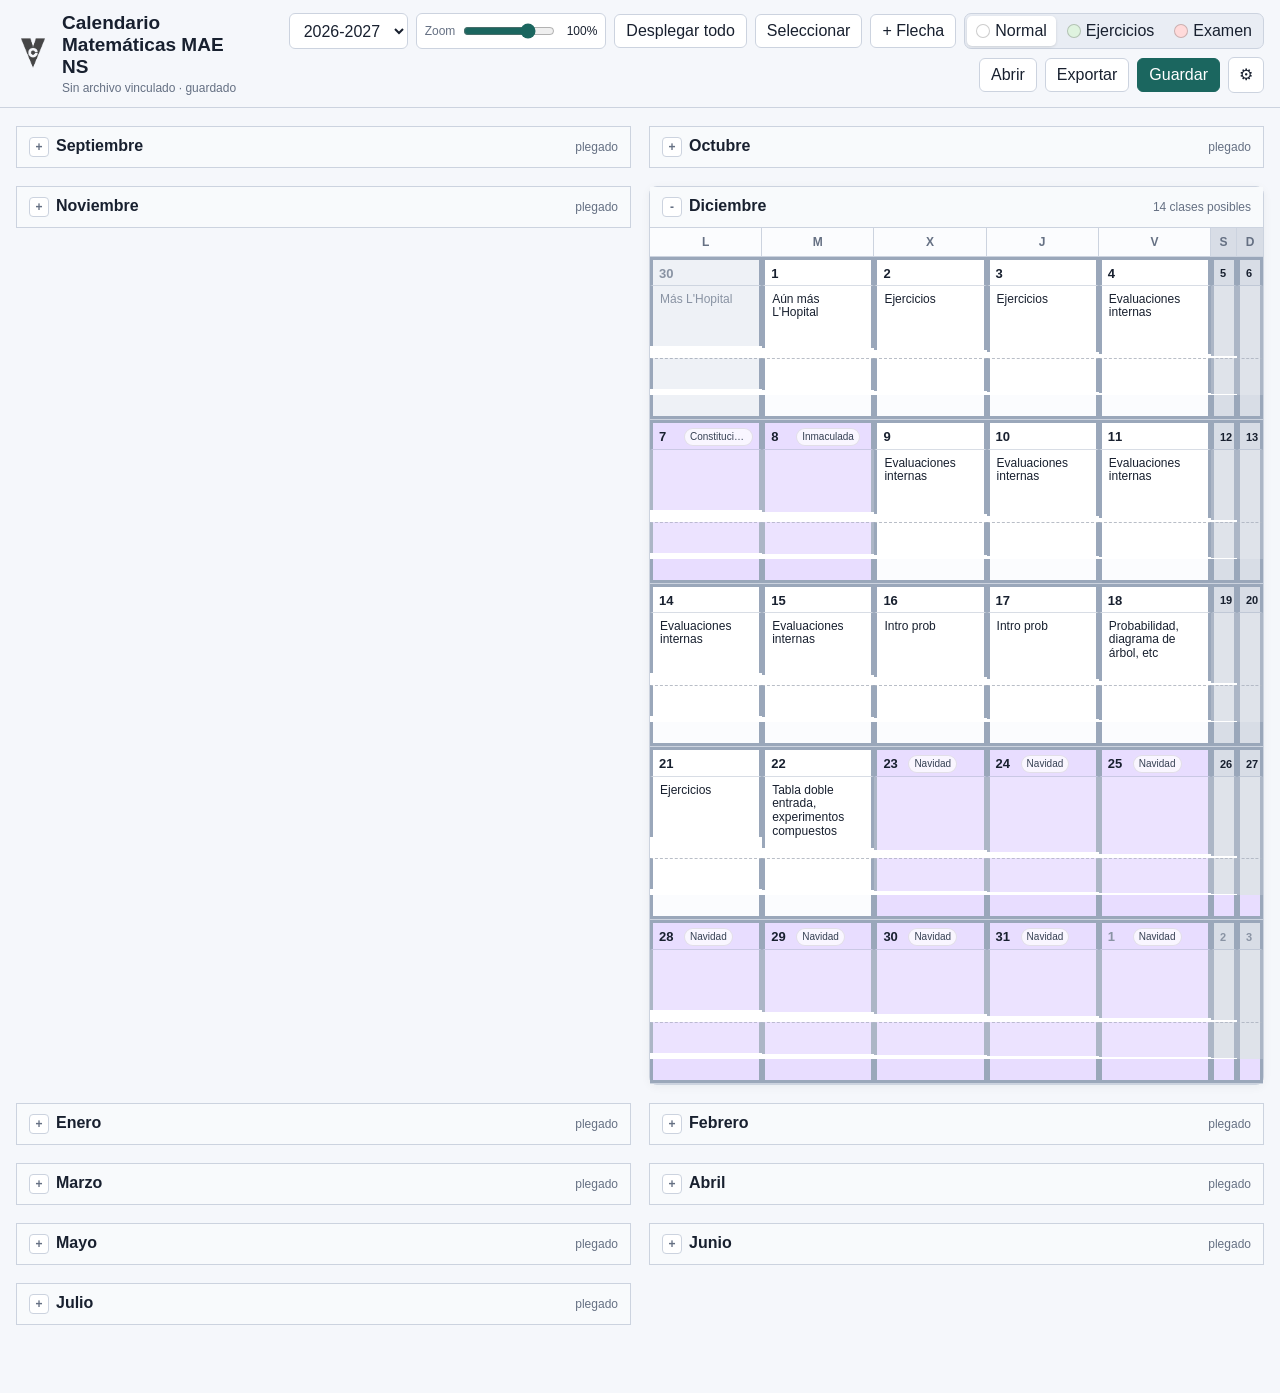
==== Calendarios/CalendarioMAT_IB.html @ 978e2832 "Inicio" ====
<!doctype html>
<html lang="es">
<head>
  <meta charset="utf-8">
  <meta name="viewport" content="width=device-width, initial-scale=1">
  <title>Calendario Matemáticas MAE NS</title>
  <link rel="icon" type="image/png" href="[data-uri]">
  <style>
    :root {
      --bg: #f5f7fb;
      --panel: #ffffff;
      --ink: #18202f;
      --muted: #657083;
      --line: #ccd3df;
      --line-strong: #9aa7ba;
      --brand: #1b665f;
      --brand-2: #184d85;
      --weekend: #d8dde6;
      --outside: #eef1f6;
      --holiday: #e8ddff;
      --exercise: #dff3df;
      --exam: #ffdada;
      --xxx: #fff2a8;
      --warn: #fff2c9;
      --shadow: 0 12px 30px rgba(24, 32, 47, .12);
      --calendar-zoom: 1;
      --calendar-density: 1;
      --calendar-scale: 1;
      --calendar-layout-width: 100%;
      --weekday-min: calc(88px * var(--calendar-density));
      --weekend-min: calc(26px * var(--calendar-density));
      font-family: Inter, "Segoe UI", Roboto, Arial, sans-serif;
      color: var(--ink);
      background: var(--bg);
    }

    * { box-sizing: border-box; }
    body { margin: 0; min-width: 320px; }
    button, select, input, textarea { font: inherit; }
    button {
      border: 1px solid var(--line);
      background: var(--panel);
      color: var(--ink);
      border-radius: 6px;
      padding: 8px 11px;
      cursor: pointer;
      line-height: 1;
    }
    button:hover { border-color: var(--line-strong); }
    button.primary { background: var(--brand); color: white; border-color: var(--brand); }
    button.ghost { background: transparent; }
    button.icon { width: 36px; height: 36px; padding: 0; display: inline-grid; place-items: center; }
    select, input[type="text"], input[type="date"], input[type="color"] {
      height: 36px;
      border: 1px solid var(--line);
      border-radius: 6px;
      background: white;
      padding: 0 10px;
      color: var(--ink);
    }
    input[type="color"] { width: 48px; padding: 3px; }

    .appbar {
      position: sticky;
      top: 0;
      z-index: 20;
      background: rgba(245, 247, 251, .96);
      backdrop-filter: blur(10px);
      border-bottom: 1px solid var(--line);
    }
    .bar-inner {
      max-width: 1480px;
      margin: 0 auto;
      padding: 12px 16px;
      display: grid;
      grid-template-columns: minmax(220px, 1fr) auto;
      gap: 12px;
      align-items: center;
    }
    .title {
      display: flex;
      gap: 12px;
      align-items: center;
      min-width: 0;
    }
    .brand-logo {
      width: 34px;
      height: 34px;
      object-fit: contain;
      opacity: .72;
      flex: 0 0 auto;
    }
    h1 { margin: 0; font-size: 19px; line-height: 1.15; letter-spacing: 0; }
    .subtitle {
      color: var(--muted);
      font-size: 12px;
      margin-top: 3px;
      white-space: nowrap;
      overflow: visible;
      text-overflow: ellipsis;
    }
    .actions {
      display: flex;
      gap: 8px;
      align-items: center;
      justify-content: flex-end;
      flex-wrap: wrap;
    }
    .zoom-control {
      display: inline-flex;
      align-items: center;
      gap: 6px;
      height: 36px;
      padding: 0 8px;
      border: 1px solid var(--line);
      border-radius: 6px;
      background: var(--panel);
      color: var(--muted);
      font-size: 12px;
    }
    .zoom-control input { width: 92px; accent-color: var(--brand); }
    .zoom-control output {
      width: 34px;
      color: var(--ink);
      text-align: right;
      font-variant-numeric: tabular-nums;
    }
    .tool-segment {
      display: inline-flex;
      background: #e9edf4;
      border: 1px solid var(--line);
      border-radius: 7px;
      padding: 2px;
      gap: 2px;
    }
    .tool-segment button {
      border: 0;
      background: transparent;
      padding: 7px 9px;
      border-radius: 5px;
    }
    .tool-segment button.active { background: white; box-shadow: 0 1px 3px rgba(0,0,0,.12); }
    .dot {
      width: 14px;
      height: 14px;
      border: 1px solid rgba(0,0,0,.2);
      border-radius: 50%;
      display: inline-block;
      vertical-align: -2px;
      margin-right: 5px;
    }
    .dot.blank { background: #fff; }
    .dot.exercise { background: var(--exercise); }
    .dot.exam { background: var(--exam); }
    .dot.holiday { background: var(--holiday); }
    .dot.xxx { background: var(--xxx); }
    .export-wrap { position: relative; display: inline-flex; }
    .export-menu {
      position: absolute;
      top: calc(100% + 6px);
      right: 0;
      z-index: 70;
      min-width: 230px;
      padding: 10px;
      border: 1px solid var(--line);
      border-radius: 8px;
      background: var(--panel);
      box-shadow: var(--shadow);
      display: grid;
      gap: 8px;
    }
    .export-menu[hidden] { display: none; }
    .export-menu label {
      display: grid;
      gap: 4px;
      font-size: 12px;
      color: var(--muted);
    }
    .export-menu select {
      height: 34px;
      border: 1px solid var(--line);
      border-radius: 6px;
      background: white;
      color: var(--ink);
      padding: 0 8px;
    }
    .export-menu button { justify-content: flex-start; }

    main {
      max-width: 1800px;
      margin: 0 auto;
      padding: calc(18px * var(--calendar-density)) 16px 36px;
      overflow-x: hidden;
    }
    .months {
      display: grid;
      grid-template-columns: repeat(2, minmax(0, 1fr));
      gap: calc(18px * var(--calendar-density));
      align-items: start;
      width: var(--calendar-layout-width);
      transform: scale(var(--calendar-scale));
      transform-origin: top left;
    }
    .month-column {
      display: grid;
      gap: calc(18px * var(--calendar-density));
      align-content: start;
      min-width: 0;
    }
    .month {
      background: var(--panel);
      border: 1px solid var(--line);
      border-radius: 8px;
      box-shadow: 0 2px 10px rgba(24, 32, 47, .05);
      overflow: visible;
    }
    .month:not(.collapsed) { margin: 0; }
    .month-head {
      display: flex;
      justify-content: space-between;
      align-items: center;
      padding: calc(10px * var(--calendar-density)) calc(12px * var(--calendar-density));
      border-bottom: 1px solid var(--line);
      background: #f8fafc;
      cursor: pointer;
      user-select: none;
    }
    .month-head:hover { background: #eef3f8; }
    .month-title { font-size: calc(16px * var(--calendar-zoom)); font-weight: 750; }
    .month-count { font-size: calc(12px * var(--calendar-zoom)); color: var(--muted); }
    .month-toggle {
      display: inline-grid;
      place-items: center;
      width: calc(20px * var(--calendar-density));
      height: calc(20px * var(--calendar-density));
      margin-right: calc(7px * var(--calendar-density));
      border: 1px solid var(--line);
      border-radius: 4px;
      background: white;
      font-size: 12px;
      color: var(--muted);
    }
    .month.collapsed {
      align-self: start;
      width: 100%;
      box-shadow: none;
      border-radius: 0;
      margin: 0;
    }
    .month.collapsed .weekdays,
    .month.collapsed .grid,
    .month.collapsed .arrows {
      display: none !important;
    }
    .month.collapsed .month-head { border-bottom: 0; }
    .weekdays {
      display: grid;
      grid-template-columns: repeat(5, minmax(var(--weekday-min), 1fr)) repeat(2, minmax(var(--weekend-min), .22fr));
    }
    .grid { display: grid; gap: 0; }
    .week-row {
      display: grid;
      grid-template-columns: repeat(5, minmax(var(--weekday-min), 1fr)) repeat(2, minmax(var(--weekend-min), .22fr));
      grid-template-rows: auto auto auto repeat(var(--arrow-lanes, 1), calc(24px * var(--calendar-density)));
      border-bottom: 1px solid var(--line);
      position: relative;
      overflow: visible;
    }
    .weekdays div {
      padding: calc(7px * var(--calendar-density)) calc(6px * var(--calendar-density));
      text-align: center;
      font-size: calc(12px * var(--calendar-zoom));
      font-weight: 700;
      color: var(--muted);
      border-bottom: 1px solid var(--line);
      border-right: 1px solid var(--line);
      background: #fbfcfe;
    }
    .weekdays div:nth-child(6),
    .weekdays div:nth-child(7) { background: var(--weekend); }
    .weekdays div:nth-child(7) { border-right: 0; }
    .day {
      min-height: 0;
      border-right: 1px solid var(--line);
      border-bottom: 0;
      background: white;
      display: contents;
      position: relative;
    }
    .day:nth-child(7n) .day-cell { border-right: 3px solid var(--line-strong); }
    .day-cell {
      border-left: 3px solid var(--line-strong);
      border-right: 3px solid var(--line-strong);
      background: white;
      min-width: 0;
    }
    .day.outside .day-cell { background: var(--outside); color: #8993a3; }
    .day.weekend .day-cell { background: var(--weekend); }
    .day.holiday .day-cell { background: var(--holiday); }
    .day.exercise .day-cell { background: var(--exercise); }
    .day.exam .day-cell { background: var(--exam); }
    .day.xxx .day-cell { background: var(--xxx); }
    .day.weekend .day-cell { background: var(--weekend) !important; }
    .day.fixed .day-cell { box-shadow: inset 0 0 0 2px rgba(24,32,47,.38); }
    .day.selected .day-cell { box-shadow: inset 0 0 0 3px #2563eb; }
    .day.drag-over .day-cell { box-shadow: inset 0 0 0 3px #f97316; }
    .day-select-toggle {
      display: none;
      position: absolute;
      top: 3px;
      right: 3px;
      z-index: 8;
      width: 18px;
      height: 18px;
      padding: 0;
      border: 2px solid #2563eb;
      border-radius: 3px;
      background: #ffffff;
      color: #ffffff;
      font-size: 12px;
      line-height: 12px;
      align-items: center;
      justify-content: center;
      cursor: pointer;
    }
    body.selection-mode .day-select-toggle { display: inline-flex; }
    .day.selected .day-select-toggle { background: #2563eb; }
    .selection-actions { display: none; gap: 6px; align-items: center; }
    body.selection-mode .selection-actions { display: inline-flex; }
    #selectModeBtn.active { background: #dbeafe; border-color: #2563eb; color: #1d4ed8; }
    #selectionCount { color: var(--muted); font-size: 12px; min-width: 58px; }
    .day.not-class textarea { opacity: .82; }
    .day.weekend textarea {
      padding-left: 2px;
      padding-right: 2px;
      font-size: calc(10px * var(--calendar-zoom));
    }
    .day.weekend .badge { display: none; }
    .day.weekend .num {
      min-width: 0;
      font-size: calc(11px * var(--calendar-zoom));
    }
    .day-top {
      min-height: calc(29px * var(--calendar-density));
      display: flex;
      align-items: center;
      gap: 5px;
      padding: calc(5px * var(--calendar-density)) calc(6px * var(--calendar-density)) calc(3px * var(--calendar-density));
      border-bottom: 1px solid rgba(154, 167, 186, .38);
      border-top: 3px solid var(--line-strong);
      grid-row: 1;
    }
    .num {
      font-weight: 800;
      font-size: calc(13px * var(--calendar-zoom));
      min-width: calc(20px * var(--calendar-density));
    }
    .badge {
      font-size: calc(10px * var(--calendar-zoom));
      line-height: 1;
      padding: calc(3px * var(--calendar-density)) calc(5px * var(--calendar-density));
      border-radius: 999px;
      background: rgba(255,255,255,.72);
      border: 1px solid rgba(0,0,0,.09);
      color: #364154;
      white-space: nowrap;
      overflow: hidden;
      text-overflow: ellipsis;
      max-width: calc(74px * var(--calendar-density));
    }
    textarea {
      width: 100%;
      border: 0;
      border-radius: 0;
      resize: none;
      overflow: hidden;
      background: transparent;
      color: inherit;
      padding: calc(7px * var(--calendar-density));
      outline: none;
      min-height: calc(55px * var(--calendar-density));
      line-height: 1.15;
      font-size: calc(var(--day-font-size, 12px) * var(--calendar-zoom));
    }
    textarea.content { min-height: calc(58px * var(--calendar-density)); grid-row: 2; }
    textarea.problems {
      flex: 0 0 auto;
      border-top: 1px dashed rgba(101,112,131,.45);
      grid-row: 3;
      color: #38445a;
      min-height: calc(14px * var(--calendar-density));
      padding-top: calc(2px * var(--calendar-density));
      padding-bottom: calc(2px * var(--calendar-density));
      font-size: calc((var(--day-font-size, 12px) - 1px) * var(--calendar-zoom));
    }
    textarea:focus { background: rgba(255,255,255,.62); box-shadow: inset 0 0 0 2px rgba(27, 102, 95, .28); }

    .arrows { display: contents; }
    .arrow-week { display: contents; }
    .arrow-lane {
      grid-row: var(--lane-row);
      min-height: calc(24px * var(--calendar-density));
      border-left: 3px solid var(--line-strong);
      border-right: 3px solid var(--line-strong);
      background: #fbfcfe;
    }
    .arrow-lane.outside-lane { background: var(--outside); }
    .arrow-lane.weekend-lane { background: var(--weekend); }
    .arrow-lane.holiday-lane { background: var(--holiday); }
    .arrow-lane.exercise-lane { background: var(--exercise); }
    .arrow-lane.exam-lane { background: var(--exam); }
    .arrow-lane.xxx-lane { background: var(--xxx); }
    .arrow-lane.last-arrow-lane { border-bottom: 3px solid var(--line-strong); }
    .topic-arrow {
      position: relative;
      min-height: calc(22px * var(--calendar-density));
      align-self: center;
      margin: 0 14px 0 6px;
      padding: calc(4px * var(--calendar-density)) 34px calc(4px * var(--calendar-density)) 18px;
      border-radius: 4px 0 0 4px;
      color: var(--arrow-ink, #111827);
      font-size: calc(11px * var(--calendar-zoom));
      font-weight: 700;
      line-height: 1.1;
      text-align: center;
      white-space: nowrap;
      overflow: hidden;
      text-overflow: ellipsis;
      background: var(--arrow-color);
      border: 1px solid rgba(0,0,0,.18);
      box-shadow: 0 1px 2px rgba(0,0,0,.12);
      cursor: grab;
      user-select: none;
      touch-action: none;
    }
    .topic-arrow.dragging { opacity: .78; cursor: grabbing; }
    .topic-arrow::before {
      content: "";
      position: absolute;
      left: 3px;
      top: 3px;
      bottom: 3px;
      width: 9px;
      border-radius: 2px;
      background: repeating-linear-gradient(45deg, rgba(255,255,255,.55) 0 2px, rgba(0,0,0,.24) 2px 4px);
    }
    .topic-arrow.continues-before::before { display: none; }
    .topic-arrow::after {
      content: "";
      position: absolute;
      right: -13px;
      top: -1px;
      width: 0;
      height: 0;
      border-top: 12px solid transparent;
      border-bottom: 12px solid transparent;
      border-left: 13px solid var(--arrow-color);
      filter: drop-shadow(1px 0 0 rgba(0,0,0,.18));
    }
    .topic-arrow.continues-after { margin-right: 6px; border-radius: 4px; }
    .topic-arrow.continues-after::after { display: none; }
    .topic-label {
      display: block;
      overflow: hidden;
      text-overflow: ellipsis;
      min-height: 14px;
      outline: none;
      border-radius: 3px;
      padding: 1px 18px 1px 2px;
      cursor: grab;
    }
    .topic-label[contenteditable="true"] { cursor: text; user-select: text; }
    .topic-label[contenteditable="true"]:focus { background: rgba(255,255,255,.68); box-shadow: inset 0 0 0 1px rgba(0,0,0,.24); }
    .arrow-handle {
      position: absolute;
      top: 2px;
      width: 16px;
      height: 18px;
      border: 1px solid rgba(0,0,0,.22);
      background: rgba(255,255,255,.75);
      border-radius: 4px;
      padding: 0;
      font-size: 11px;
      line-height: 1;
      cursor: ew-resize;
      z-index: 2;
    }
    .arrow-handle.left { left: -7px; }
    .arrow-handle.right { right: -3px; }
    .topic-arrow::after { pointer-events: none; }

    .context-menu {
      position: fixed;
      z-index: 80;
      min-width: 190px;
      background: white;
      border: 1px solid var(--line-strong);
      border-radius: 7px;
      box-shadow: var(--shadow);
      padding: 5px;
      display: none;
    }
    .context-menu.open { display: grid; gap: 2px; }
    .context-menu button {
      border: 0;
      border-radius: 5px;
      text-align: left;
      padding: 8px 9px;
      background: white;
      line-height: 1.15;
    }
    .context-menu button:hover { background: #eef2f8; }
    .context-menu .sep { height: 1px; background: var(--line); margin: 4px 0; }
    .color-presets {
      display: grid;
      grid-template-columns: repeat(8, 18px);
      gap: 5px;
      align-items: center;
      padding: 4px 0;
    }
    .color-preset {
      width: 18px;
      height: 18px;
      border: 1px solid rgba(0,0,0,.25);
      border-radius: 3px;
      padding: 0;
      background: var(--preset-color);
      cursor: pointer;
    }
    .context-menu .color-preset {
      padding: 0;
      background: var(--preset-color);
    }
    .color-preset:hover,
    .color-preset.active {
      outline: 2px solid var(--brand);
      outline-offset: 1px;
    }

    .drawer {
      position: fixed;
      inset: 0;
      display: none;
      z-index: 50;
    }
    .drawer.open { display: block; }
    .shade { position: absolute; inset: 0; background: rgba(11,18,31,.34); }
    .settings {
      position: absolute;
      right: 0;
      top: 0;
      height: 100%;
      width: min(560px, 100vw);
      background: white;
      box-shadow: var(--shadow);
      padding: 18px;
      overflow: auto;
    }
    .settings-head {
      display: flex;
      align-items: center;
      justify-content: space-between;
      gap: 12px;
      margin-bottom: 16px;
    }
    .settings h2 { margin: 0; font-size: 18px; }
    .block { border-top: 1px solid var(--line); padding: 15px 0; }
    .block h3 { margin: 0 0 10px; font-size: 14px; }
    .checks { display: grid; grid-template-columns: repeat(7, 1fr); gap: 7px; }
    .checks label {
      border: 1px solid var(--line);
      border-radius: 6px;
      padding: 8px 5px;
      text-align: center;
      font-size: 12px;
      cursor: pointer;
    }
    .checks input { display: block; margin: 0 auto 4px; }
    .settings textarea {
      border: 1px solid var(--line);
      border-radius: 6px;
      min-height: 150px;
      resize: vertical;
      background: #fbfcfe;
      font-family: Consolas, "Courier New", monospace;
      font-size: 12px;
    }
    .arrow-form {
      display: grid;
      grid-template-columns: 1fr 1fr 54px;
      gap: 8px;
      align-items: end;
    }
    .arrow-form label, .inline-label {
      display: grid;
      gap: 4px;
      font-size: 12px;
      color: var(--muted);
    }
    .arrow-form .wide { grid-column: 1 / -1; }
    .arrow-color-tools {
      grid-column: 1 / -1;
      display: grid;
      gap: 5px;
    }
    .arrow-list {
      display: grid;
      gap: 6px;
      margin-top: 10px;
    }
    .arrow-item {
      display: grid;
      grid-template-columns: 18px 1fr auto;
      gap: 8px;
      align-items: center;
      border: 1px solid var(--line);
      border-radius: 6px;
      padding: 7px;
      font-size: 12px;
    }
    .swatch { width: 18px; height: 18px; border-radius: 4px; border: 1px solid rgba(0,0,0,.2); }
    .version-list {
      display: grid;
      gap: 6px;
      margin-top: 10px;
      max-height: 260px;
      overflow: auto;
    }
    .version-item {
      display: grid;
      grid-template-columns: 1fr auto;
      gap: 8px;
      align-items: center;
      border: 1px solid var(--line);
      border-radius: 6px;
      padding: 8px;
      background: #fbfcfe;
      font-size: calc(12px * var(--calendar-zoom));
    }
    .version-item strong { display: block; font-size: 13px; }
    .version-item span { color: var(--muted); }
    .status {
      min-height: 22px;
      color: var(--muted);
      font-size: 12px;
      margin-top: 10px;
    }
    .hidden-input { display: none; }

    @media (max-width: 1100px) {
      .months { grid-template-columns: 1fr; }
    }
    @media (max-width: 760px) {
      .bar-inner { grid-template-columns: 1fr; }
      .actions { justify-content: flex-start; }
      .weekdays, .week-row { grid-template-columns: repeat(5, minmax(calc(68px * var(--calendar-density)), 1fr)) repeat(2, minmax(calc(22px * var(--calendar-density)), .22fr)); }
      .month { overflow-x: auto; }
      .weekdays, .grid { min-width: calc(410px * var(--calendar-density)); }
      .week-row { min-width: calc(410px * var(--calendar-density)); }
      h1 { font-size: 17px; }
    }
  </style>
</head>
<body>
  <header class="appbar">
    <div class="bar-inner">
      <div class="title">
        <img class="brand-logo" src="[data-uri]" alt="VK">
        <div>
          <h1>Calendario Matemáticas MAE NS</h1>
          <div class="subtitle" id="fileStatus">Sin archivo vinculado</div>
        </div>
      </div>
      <div class="actions">
        <select id="yearSelect" aria-label="Curso"></select>
        <label class="zoom-control" title="Zoom del calendario">
          Zoom
          <input id="zoomSlider" type="range" min="40" max="120" step="5" value="100">
          <output id="zoomValue">100%</output>
        </label>
        <button id="expandAllBtn" title="Desplegar todos los meses">Desplegar todo</button>
        <button id="selectModeBtn" title="Seleccionar días para borrado masivo">Seleccionar</button>
        <div class="selection-actions" id="selectionActions">
          <span id="selectionCount">0 días</span>
          <button id="deleteSelectedBtn" title="Borrar los días seleccionados">Borrar selección</button>
          <button id="clearSelectionBtn" title="Desmarcar todos los días">Desmarcar</button>
        </div>
        <button id="quickArrowBtn" title="Crear flecha">+ Flecha</button>
        <div class="tool-segment" aria-label="Color">
          <button data-color="blank" class="active" title="Blanco"><span class="dot blank"></span>Normal</button>
          <button data-color="exercise" title="Ejercicios"><span class="dot exercise"></span>Ejercicios</button>
          <button data-color="exam" title="Examen o corrección"><span class="dot exam"></span>Examen</button>
        </div>
        <button id="openBtn" title="Abrir archivo">Abrir</button>
        <div class="export-wrap">
          <button id="exportBtn" title="Exportar calendario">Exportar</button>
          <div class="export-menu" id="exportMenu" hidden>
            <label>Distribución
              <select id="exportLayout">
                <option value="1">Un mes por hoja</option>
                <option value="2">Dos meses por hoja</option>
              </select>
            </label>
            <button id="exportPdfBtn" type="button">PDF</button>
            <button id="exportDocxBtn" type="button">DOCX</button>
            <button id="exportExcelBtn" type="button">Excel</button>
          </div>
        </div>
        <button id="saveBtn" class="primary" title="Guardar">Guardar</button>
        <button id="settingsBtn" class="icon" title="Configuración">⚙</button>
      </div>
    </div>
  </header>

  <main>
    <div class="months" id="months"></div>
    <div class="status" id="status"></div>
  </main>

  <input class="hidden-input" id="fileInput" type="file" accept=".vconce,text/markdown,text/plain">

  <div class="context-menu" id="dayMenu" role="menu"></div>
  <div class="context-menu" id="arrowMenu" role="menu"></div>

  <div class="drawer" id="drawer" aria-hidden="true">
    <div class="shade" id="shade"></div>
    <aside class="settings" aria-label="Configuración">
      <div class="settings-head">
        <h2>Configuración</h2>
        <button id="closeSettings" class="icon" title="Cerrar">×</button>
      </div>
      <div class="block">
        <h3>Días de clase</h3>
        <div class="checks" id="classDays"></div>
      </div>
      <div class="block">
        <h3>Festivos y no lectivos</h3>
        <textarea id="holidayText" spellcheck="false"></textarea>
        <div class="actions" style="justify-content:flex-start;margin-top:10px">
          <button id="applyHolidays">Aplicar</button>
          <button id="resetOfficial">Restaurar oficiales</button>
        </div>
      </div>
      <div class="block">
        <h3>Flechas de temas</h3>
        <div class="arrow-form">
          <label>Inicio <input id="arrowStart" type="date"></label>
          <label>Fin <input id="arrowEnd" type="date"></label>
          <label>Color <input id="arrowColor" type="color" value="#00b050"></label>
          <div class="arrow-color-tools">
            <span class="inline-label">Colores predefinidos</span>
            <div class="color-presets" id="arrowColorPresets"></div>
          </div>
          <label class="wide">Texto <input id="arrowText" type="text" placeholder="B1. Transferencias de energía"></label>
          <button id="addArrow" class="primary" type="button">Añadir flecha</button>
        </div>
        <div class="arrow-list" id="arrowList"></div>
      </div>
      <div class="block">
        <h3>Datos</h3>
        <div class="actions" style="justify-content:flex-start">
          <button id="newYearBtn">Vaciar curso visible</button>
          <button id="versionsBtn">Versiones</button>
          <button id="downloadBtn">Descargar copia</button>
        </div>
        <div class="version-list" id="versionList" hidden></div>
      </div>
    </aside>
  </div>

  <script>
    const MONTHS = [
      ["Septiembre", 8], ["Octubre", 9], ["Noviembre", 10], ["Diciembre", 11],
      ["Enero", 0], ["Febrero", 1], ["Marzo", 2], ["Abril", 3], ["Mayo", 4], ["Junio", 5],
      ["Julio", 6]
    ];
    const WEEKDAYS = ["L", "M", "X", "J", "V", "S", "D"];
    const WEEKDAY_NAMES = ["Lunes", "Martes", "Miércoles", "Jueves", "Viernes", "Sábado", "Domingo"];
    const DB_NAME = "calendario-fis-ib";
    const HANDLE_KEY = "CalendarioMAT.vconce";
    const RECOVERY_KEY = "CalendarioMAT.recovery";
    const HISTORY_LIMIT = 40;
    const AUTOSAVE_DELAY = 900;
    const ARROW_PRESET_COLORS = [
      "#ffffff", "#000000", "#5b9bd5", "#70ad47",
      "#ffc000", "#ed7d31", "#c00000", "#7030a0",
      "#00b0f0", "#00b050", "#ff66cc", "#a6a6a6",
      "#92d050", "#ffff00", "#4472c4", "#7f6000"
    ];
    const IMPORTED_SEED = {"entries":{"2023-2024":{"2023-09-12":{"content":"Introducción IB"},"2023-09-13":{"content":"Introducción al IB"},"2023-09-14":{"content":"Introducción al IB"},"2023-09-15":{"content":"Estadística. Introducción"},"2023-09-18":{"content":"Muestreo"},"2023-09-19":{"content":"Investigación 2"},"2023-09-20":{"content":"Medidas estadísticas"},"2023-09-21":{"content":"Revisión"},"2023-09-22":{"content":"Revisión. Histogramas"},"2023-09-25":{"content":"Histogramas. Frecuencia acumulada"},"2023-09-26":{"content":"Frecuencia acumulada. Cajas y bigotes"},"2023-09-27":{"content":"Revisión"},"2023-09-28":{"content":"Est. Bidimensional"},"2023-09-29":{"content":"Est. Bidimensional. Recta de regresión"},"2023-10-02":{"content":"Recta de regresión"},"2023-10-03":{"content":"Revisión"},"2023-10-04":{"content":"Introducción T1"},"2023-10-05":{"content":"Sucesiones y patrones"},"2023-10-06":{"content":"Evaluación interna. Trabajo de clase"},"2023-10-09":{"content":"Sucesiones aritméticas y geométricas"},"2023-10-10":{"content":"Series geométricas convergentes y divergentes"},"2023-10-11":{"content":"Aplicaciones"},"2023-10-12":{"color":"holiday"},"2023-10-13":{"color":"holiday"},"2023-10-16":{"content":"Ejercicios"},"2023-10-17":{"content":"Demostraciones"},"2023-10-18":{"content":"Demostración por contradicción"},"2023-10-19":{"content":"Inducción"},"2023-10-20":{"content":"Ejercicios"},"2023-10-23":{"content":"Repaso técnicas de recuento"},"2023-10-24":{"content":"Ejercicios técnicas recuento.\nIntroducción th binomio"},"2023-10-25":{"content":"Teorema del binomio"},"2023-10-26":{"content":"Teorema del binomio"},"2023-10-27":{"content":"Ex1Ev1","color":"exam"},"2023-10-30":{"content":"Th binomio con exponentes racionales y negativos"},"2023-10-31":{"content":"Ejercicios y repaso"},"2023-11-01":{"color":"holiday"},"2023-11-02":{"content":"Relaciones funcionales"},"2023-11-03":{"content":"Algunas funciones especiales"},"2023-11-06":{"content":"Descomposición en fracciones parciales"},"2023-11-07":{"content":"Valor absoluto I"},"2023-11-08":{"content":"Valor absoluto II"},"2023-11-09":{"color":"holiday"},"2023-11-10":{"content":"Ejercicios"},"2023-11-13":{"content":"Clasificación y operaciones con funciones"},"2023-11-14":{"content":"Composición e inversa"},"2023-11-15":{"content":"Transformaciones de funciones"},"2023-11-16":{"content":"Ejercicios"},"2023-11-17":{"content":"Ejercicios"},"2023-11-20":{"content":"Introducción"},"2023-11-21":{"content":"Ecuación de segundo grado"},"2023-11-22":{"content":"Números complejos"},"2023-11-23":{"content":"Operaciones"},"2023-11-24":{"content":"Más operaciones"},"2023-11-27":{"content":"Potencia y división"},"2023-11-28":{"content":"Polinomios. Álgebra de."},"2023-11-29":{"content":"Teorema del álgebra"},"2023-11-30":{"content":"Ecuaciones y sistemas"},"2023-12-04":{"content":"Ecuaciones y sistemas"},"2023-12-05":{"content":"Sistemas de ecuaciones lineales"},"2023-12-06":{"color":"holiday"},"2023-12-07":{"color":"holiday"},"2023-12-08":{"color":"holiday"},"2023-12-11":{"content":"Sistemas con tres incógnitas"},"2023-12-12":{"content":"Sistemas con tres incógnitas"},"2023-12-13":{"content":"Sistemas con tres incógnitas"},"2023-12-14":{"content":"Sistemas con tres incógnitas"},"2023-12-15":{"content":"Sistemas con tres incógnitas"},"2023-12-22":{"color":"holiday"},"2023-12-23":{"color":"holiday"},"2023-12-24":{"color":"holiday"},"2023-12-25":{"color":"holiday"},"2023-12-26":{"color":"holiday"},"2023-12-27":{"color":"holiday"},"2023-12-28":{"color":"holiday"},"2023-12-29":{"color":"holiday"},"2023-12-30":{"color":"holiday"},"2023-12-31":{"color":"holiday"},"2024-01-01":{"color":"holiday"},"2024-01-02":{"color":"holiday"},"2024-01-03":{"color":"holiday"},"2024-01-04":{"color":"holiday"},"2024-01-05":{"color":"holiday"},"2024-01-06":{"color":"holiday"},"2024-01-07":{"color":"holiday"},"2024-02-22":{"color":"holiday"},"2024-02-23":{"color":"holiday"},"2024-03-22":{"color":"holiday"},"2024-03-25":{"color":"holiday"},"2024-03-26":{"color":"holiday"},"2024-03-27":{"color":"holiday"},"2024-03-28":{"color":"holiday"},"2024-03-29":{"color":"holiday"},"2024-03-30":{"color":"holiday"},"2024-03-31":{"color":"holiday"},"2024-04-01":{"color":"holiday"},"2024-05-01":{"color":"holiday"},"2024-05-02":{"color":"holiday"},"2024-05-03":{"color":"holiday"}},"2024-2025":{"2024-09-13":{"content":"Intro vectores. Dependencia lineal. Bases. Coordenadas"},"2024-09-16":{"content":"Producto escalar y vectorial"},"2024-09-17":{"content":"Producto mixto"},"2024-09-18":{"content":"Ejercicios"},"2024-09-19":{"content":"Intro. Rectas y planos"},"2024-09-20":{"content":"Vectores del plano. Puntos alineados y coplanarios"},"2024-09-23":{"content":"Punto medio, baricentro y simétrico"},"2024-09-24":{"content":"Paralelas y perp 3D. Posiciones relativas 3D"},"2024-09-25":{"content":"Más posiciones relativas.\nEjercicios"},"2024-09-26":{"content":"Ejercicios"},"2024-09-27":{"content":"Recordatorio problemas sistemas ecuaciones.\nPosiciones relativas recta y plano"},"2024-09-30":{"content":"Ejercicios"},"2024-10-01":{"content":"Revision ejercicios"},"2024-10-02":{"content":"Control C1.1","color":"exam"},"2024-10-03":{"content":"Revisión C1.1","color":"exam"},"2024-10-04":{"content":"Revisión C1.1","color":"exam"},"2024-10-07":{"content":"Introducción. Ángulos"},"2024-10-08":{"content":"Distancia punto-punto y punto recta"},"2024-10-09":{"content":"Distancia punto-plano, recta plano y plano plano"},"2024-10-10":{"content":"Distancia recta recta"},"2024-10-11":{"content":"Punto simétrico"},"2024-10-12":{"color":"holiday"},"2024-10-14":{"content":"Proyección ortogonal"},"2024-10-15":{"content":"Repaso"},"2024-10-16":{"content":"Control C1.2","color":"exam"},"2024-10-17":{"content":"Revisión C1.2","color":"exam"},"2024-10-18":{"content":"Revisión C1.2","color":"exam"},"2024-10-21":{"content":"Repaso análisis. Derivación"},"2024-10-22":{"content":"Repaso análisis. Recta tangente y optimización"},"2024-10-23":{"content":"Repaso análisis. Gráficas de una función"},"2024-10-24":{"content":"Repaso análisis. Derivación implícita y logarítmica"},"2024-10-25":{"content":"Introducción y propiedades de la integral"},"2024-10-28":{"content":"Integrales inmediatas I y II"},"2024-10-29":{"content":"Integrales no tan inmediatas"},"2024-10-30":{"content":"Ejercicios"},"2024-10-31":{"content":"Cambio de variable"},"2024-11-01":{"color":"holiday"},"2024-11-04":{"content":"Integral por partes"},"2024-11-05":{"content":"Integrales circulares e integrales con diferentes soluciones"},"2024-11-06":{"content":"Integrales racionales"},"2024-11-07":{"content":"Ejercicios"},"2024-11-08":{"content":"Ejercicios"},"2024-11-09":{"color":"holiday"},"2024-11-11":{"content":"Introducción. Regla de Barrow"},"2024-11-12":{"content":"Cálculo de áreas"},"2024-11-13":{"content":"Área entre dos funciones"},"2024-11-14":{"content":"Cambio de variable. Volumen de revolución"},"2024-11-15":{"content":"TFC"},"2024-11-18":{"content":"Integrales y física"},"2024-11-19":{"content":"Ejercicios"},"2024-11-20":{"content":"Ejercicios"},"2024-11-21":{"content":"Ejercicios"},"2024-11-22":{"content":"Control C2.1","color":"exam"},"2024-11-25":{"content":"Revisión C2.1","color":"exam"},"2024-11-26":{"content":"Revisión C2.1","color":"exam"},"2024-11-27":{"content":"EDO. Intro. Separación de variables"},"2024-11-28":{"content":"EDO. Modelización de fenómenos"},"2024-11-29":{"content":"EDO. Ecuaciones homogéneas"},"2024-12-02":{"content":"EDO. Ecuaciones exactas"},"2024-12-03":{"content":"Ejercicios"},"2024-12-04":{"content":"Métodos numéricos. Euler"},"2024-12-05":{"content":"L'Hopital. McLaurin"},"2024-12-06":{"color":"holiday"},"2024-12-09":{"content":"Más L'Hopital"},"2024-12-10":{"content":"Aún más L'Hopital"},"2024-12-11":{"content":"Ejercicios"},"2024-12-12":{"content":"Control C2.2","color":"exam"},"2024-12-13":{"content":"Evaluaciones internas"},"2024-12-16":{"content":"Evaluaciones internas"},"2024-12-17":{"content":"Evaluaciones internas"},"2024-12-18":{"content":"Evaluaciones internas"},"2024-12-19":{"content":"Evaluaciones internas"},"2024-12-20":{"content":"Evaluaciones internas"},"2024-12-21":{"color":"holiday"},"2024-12-22":{"color":"holiday"},"2024-12-23":{"color":"holiday"},"2024-12-24":{"color":"holiday"},"2024-12-25":{"color":"holiday"},"2024-12-26":{"color":"holiday"},"2024-12-27":{"color":"holiday"},"2024-12-28":{"color":"holiday"},"2024-12-29":{"color":"holiday"},"2024-12-01":{"color":"holiday"},"2025-01-01":{"color":"holiday"},"2025-01-02":{"color":"holiday"},"2025-01-03":{"color":"holiday"},"2025-01-04":{"color":"holiday"},"2025-01-05":{"color":"holiday"},"2025-01-06":{"color":"holiday"},"2025-01-07":{"color":"holiday"},"2025-01-13":{"content":"Probabilidad. Introducción, sucesos…"},"2025-01-14":{"content":"Concepto probabilidad, diagrama de árbol…"},"2025-01-15":{"content":"Tabla doble entrada, experimentos compuestos"},"2025-01-16":{"content":"Probabilidad condicionada. Sucesos dependientes"},"2025-01-17":{"content":"TPTotal\nTbayes"},"2025-01-20":{"content":"Esperanza matemática"},"2025-01-21":{"content":"Ejercicios"},"2025-01-22":{"content":"Ejercicios"},"2025-01-23":{"content":"Ejercicios"},"2025-01-24":{"content":"Control C3.1","color":"exam"},"2025-01-27":{"content":"Revisión C3.1","color":"exam"},"2025-01-28":{"content":"Revisión C3.1","color":"exam"},"2025-01-29":{"content":"Introducción distribuciones"},"2025-01-30":{"content":"Binomial. Inicio"},"2025-01-31":{"content":"Binomial. Ejemplos"},"2025-02-03":{"content":"Binomial. Probabilidades acumuladas. Media y desviación"},"2025-02-04":{"content":"Paso binomial a normal."},"2025-02-05":{"content":"// Normal\nIntroducción"},"2025-02-06":{"content":"Ejemplos N(0,1)"},"2025-02-07":{"content":"Normal tipificada. Paso de binomial a normal. Corrección de continuidad"},"2025-02-10":{"content":"Repaso. Problema oposición"},"2025-02-11":{"content":"Repaso y ejercicios"},"2025-02-12":{"content":"Vuelta a las distribuciones. Pag 698"},"2025-02-13":{"content":"Variables discretas. Pag 701"},"2025-02-14":{"content":"Resultados importantes sobre variables aleatorias"},"2025-02-17":{"content":"Vuelta a las variables continuas. Pag 706"},"2025-02-21":{"content":"Control C3.2","color":"exam"},"2025-02-24":{"content":"Revisión C3.2","color":"exam"},"2025-02-25":{"content":"Revisión C3.2","color":"exam"},"2025-02-28":{"color":"holiday"},"2025-03-03":{"color":"holiday"},"2025-03-28":{"color":"holiday"},"2025-03-29":{"color":"holiday"},"2025-03-01":{"color":"holiday"},"2025-03-02":{"color":"holiday"},"2025-04-11":{"color":"holiday"},"2025-04-14":{"color":"holiday"},"2025-04-15":{"color":"holiday"},"2025-04-16":{"color":"holiday"},"2025-04-17":{"color":"holiday"},"2025-04-18":{"color":"holiday"},"2025-04-21":{"color":"holiday"},"2025-05-01":{"color":"holiday"},"2025-05-02":{"color":"holiday"},"2025-05-15":{"color":"holiday"},"2025-06-11":{"color":"holiday"},"2025-06-12":{"color":"holiday"},"2025-06-13":{"color":"holiday"},"2025-06-16":{"color":"holiday"},"2025-06-17":{"color":"holiday"},"2025-06-18":{"color":"holiday"},"2025-06-19":{"color":"holiday"},"2025-06-20":{"color":"holiday"},"2025-06-23":{"color":"holiday"},"2025-06-24":{"color":"holiday"},"2025-06-25":{"color":"holiday"},"2025-06-26":{"color":"holiday"},"2025-06-27":{"color":"holiday"},"2025-06-30":{"color":"holiday"}},"2025-2026":{"2025-09-15":{"content":"Introducción IB"},"2025-09-16":{"content":"Introducción IB"},"2025-09-17":{"content":"Introducción IB"},"2025-09-18":{"content":"Estadística. Introducción"},"2025-09-19":{"content":"xxx","color":"xxx"},"2025-09-22":{"content":"Introducción estadística descriptiva"},"2025-09-23":{"content":"Varianza y desviación"},"2025-09-24":{"content":"xxx","color":"xxx"},"2025-09-25":{"content":"Sumatorios. Estimadores. Frecuencia acumulada"},"2025-09-26":{"content":"Efecto de multiplicar datos por k\nIntroducción correlación"},"2025-09-29":{"content":"Recta de regresión"},"2025-09-30":{"content":"Recta de regresión\nRecta x-y"},"2025-10-01":{"content":"Recta de regresión\nRevisión recta x sobre y\nErrores"},"2025-10-02":{"content":"Ejercicios"},"2025-10-03":{"content":"Introducción T1"},"2025-10-06":{"content":"Evaluación interna. Analizar dos EI en clase"},"2025-10-07":{"content":"Sucesiones y patrones\nSucesiones aritméticas"},"2025-10-08":{"content":"Sucesiones aritméticas y geométricas","problems":"Sucesiones geométricas"},"2025-10-09":{"content":"Series geométricas convergentes y divergentes"},"2025-10-10":{"content":"Aplicaciones"},"2025-10-13":{"color":"holiday"},"2025-10-14":{"content":"Ejercicios"},"2025-10-15":{"content":"Demostraciones\nContradicción\nIntroducción inducción"},"2025-10-16":{"content":"xxx","color":"xxx"},"2025-10-17":{"content":"Inducción"},"2025-10-20":{"content":"Repaso técnicas de recuento"},"2025-10-21":{"content":"Ejercicios técnicas recuento."},"2025-10-22":{"content":"Técnicas de recuento. Demostraciones"},"2025-10-23":{"content":"Teorema del binomio"},"2025-10-24":{"content":"Th binomio con exponentes racionales y negativos"},"2025-10-27":{"content":"Relaciones funcionales?"},"2025-10-28":{"content":"Ejercicios y repaso"},"2025-10-29":{"content":"Examen C1.1","color":"exam"},"2025-10-30":{"content":"Revisión C1.1","color":"exam"},"2025-10-31":{"content":"Revisión C1.1","color":"exam"},"2025-11-03":{"color":"holiday"},"2025-11-04":{"content":"Relaciones funcionales. Algunas funciones especiales"},"2025-11-05":{"content":"Funciones cuadráticas"},"2025-11-06":{"content":"Funciones racionales.\nDescomposición en fracciones parciales\nValor absoluto I"},"2025-11-07":{"content":"Valor absoluto II"},"2025-11-10":{"color":"holiday"},"2025-11-11":{"content":"Ejercicios"},"2025-11-12":{"content":"Clasificación"},"2025-11-13":{"content":"Operaciones con funciones. Composición e inversa"},"2025-11-14":{"content":"Transformaciones de funciones"},"2025-11-17":{"content":"Más transformaciones.\nEjercicios"},"2025-11-18":{"content":"Polinomios. Introducción complejos"},"2025-11-19":{"content":"Teorema del álgebra"},"2025-11-20":{"content":"Ecuaciones y sistemas"},"2025-11-21":{"content":"Ejercicios"},"2025-11-24":{"content":"Ecuaciones y sistemas"},"2025-11-25":{"content":"Repaso"},"2025-11-26":{"content":"Examen C1.2","color":"exam"},"2025-11-27":{"content":"Revisión C1.2","color":"exam"},"2025-11-28":{"content":"Revisión C1.2 (2)","color":"exam"},"2025-12-01":{"content":"Sistemas de ecuaciones lineales"},"2025-12-02":{"content":"Sistemas con tres incógnitas"},"2025-12-03":{"content":"Sistemas con tres incógnitas"},"2025-12-04":{"content":"Sistemas con tres incógnitas"},"2025-12-05":{"content":"Sistemas con tres incógnitas"},"2025-12-08":{"color":"holiday"},"2025-12-09":{"content":"Gauss"},"2025-12-10":{"content":"Repaso Gauss\nIntroducción límites"},"2025-12-11":{"content":"Límites. Continuidad"},"2025-12-12":{"content":"Cálculo de límites I"},"2025-12-15":{"content":"Cálculo de límites II"},"2025-12-16":{"content":"xxx","color":"xxx"},"2025-12-17":{"content":"xxx","color":"xxx"},"2025-12-18":{"content":"xxx","color":"xxx"},"2025-12-19":{"color":"holiday"},"2025-12-20":{"color":"holiday"},"2025-12-21":{"color":"holiday"},"2025-12-22":{"color":"holiday"},"2025-12-23":{"color":"holiday"},"2025-12-24":{"color":"holiday"},"2025-12-25":{"color":"holiday"},"2025-12-26":{"color":"holiday"},"2025-12-27":{"color":"holiday"},"2025-12-28":{"color":"holiday"},"2026-02-01":{"color":"holiday"},"2025-12-29":{"color":"holiday"},"2025-12-30":{"color":"holiday"},"2025-12-31":{"color":"holiday"},"2026-01-01":{"color":"holiday"},"2026-01-02":{"color":"holiday"},"2026-01-03":{"color":"holiday"},"2026-01-04":{"color":"holiday"},"2026-01-05":{"color":"holiday"},"2026-01-06":{"color":"holiday"},"2026-01-07":{"color":"holiday"},"2026-01-08":{"content":"Reentrada al curso"},"2026-01-09":{"content":"Ind k/0, inf-inf"},"2026-01-12":{"content":"Ind infinito"},"2026-01-13":{"content":"Resta de infinitos y uno elevado a infinito"},"2026-01-14":{"content":"1 elevado a infinito"},"2026-01-15":{"content":"Límites en -inf. Intro derivada"},"2026-01-16":{"content":"Asíntotas. Derivadas."},"2026-01-19":{"content":"Matrices1"},"2026-01-20":{"content":"Matrices2"},"2026-01-21":{"content":"C2.1","color":"exam"},"2026-01-22":{"content":"Matrices3"},"2026-01-23":{"content":"Matrices4"},"2026-01-26":{"content":"Matrices5"},"2026-01-27":{"content":"Matrices6"},"2026-01-28":{"content":"Matrices7. Revisión y ejercicios"},"2026-01-29":{"content":"Matrices 8. Revisión y ejercicios"},"2026-01-30":{"content":"Determinantes1"},"2026-02-02":{"content":"Determinantes2"},"2026-02-03":{"content":"Determinantes3"},"2026-02-04":{"content":"Recuperación 1ºEV","color":"exam"},"2026-02-05":{"content":"Determinantes4"},"2026-02-06":{"content":"Determinantes5"},"2026-02-09":{"content":"Determinantes6"},"2026-02-10":{"content":"Determinantes7"},"2026-02-11":{"content":"Determinantes8"},"2026-02-12":{"content":"Determinantes9. Ejercicios"},"2026-02-13":{"content":"Determinantes10\nEjercicios"},"2026-02-16":{"content":"Sistemas 1"},"2026-02-17":{"content":"Sistemas 2"},"2026-02-18":{"content":"C2.2","color":"exam"},"2026-02-19":{"content":"Sistemas 3"},"2026-02-20":{"content":"Sistemas 4"},"2026-02-23":{"content":"Complejos1 y 2"},"2026-02-24":{"content":"Complejos3 y 4"},"2026-02-25":{"content":"Complejos5"},"2026-02-26":{"content":"Complejos6"},"2026-02-27":{"content":"Complejos7"},"2026-03-02":{"content":"Reentrada al curso"},"2026-03-03":{"content":"Asíntotas"},"2026-03-04":{"content":"Asíntotas.\nLos del I: ved el vídeo del H"},"2026-03-05":{"content":"Charla.\nAO. Dibujo de funciones. Los del I: ved el vídeo del H","color":"xxx"},"2026-03-06":{"content":"xxx","color":"xxx"},"2026-03-09":{"content":"Derivadas. Tabla"},"2026-03-10":{"content":"Derivadas. Reglas (x;/)"},"2026-03-11":{"content":"Recta tangente y normal"},"2026-03-12":{"content":"Recta tangente y normal"},"2026-03-13":{"content":"Derivabilidad y monotonía"},"2026-03-16":{"content":"Máximos y mínimos. Repaso. Ejercicios EVAU","color":"xxx"},"2026-03-17":{"content":"Repaso","color":"xxx"},"2026-03-18":{"content":"Repaso","color":"xxx"},"2026-03-19":{"content":"Repaso","color":"xxx"},"2026-03-20":{"content":"Repaso","color":"xxx"},"2026-03-23":{"content":"Repaso","color":"xxx"},"2026-03-24":{"content":"Repaso","color":"xxx"},"2026-03-25":{"content":"Repaso","color":"xxx"},"2026-03-26":{"content":"Repaso"},"2026-03-27":{"color":"holiday"},"2026-03-30":{"color":"holiday"},"2026-03-31":{"color":"holiday"},"2026-04-01":{"color":"holiday"},"2026-04-02":{"color":"holiday"},"2026-04-03":{"color":"holiday"},"2026-04-04":{"color":"holiday"},"2026-04-05":{"color":"holiday"},"2026-04-06":{"color":"holiday"},"2026-04-07":{"content":"Reintroducción al curso.\nOptimización"},"2026-04-08":{"content":"Derivación implícita"},"2026-04-09":{"content":"Derivación implícita"},"2026-04-10":{"content":"Inducción con derivadas"},"2026-04-13":{"content":"Derivación implícita para 1 elevado a inf\nCinemática"},"2026-04-14":{"content":"Repaso"},"2026-04-15":{"content":"C3.1","color":"exam"},"2026-04-16":{"content":"Revisión","color":"exam"},"2026-04-17":{"content":"Revisión","color":"exam"},"2026-04-20":{"content":"Dibujo de funciones"},"2026-04-21":{"content":"Dibujo de funciones"},"2026-04-22":{"content":"Geometría y trigonometría. Introducción"},"2026-04-23":{"content":"Vectores, distancias. Trigonometría"},"2026-04-24":{"content":"Sector circular. Trigonometría en varios cuadrantes"},"2026-04-27":{"content":"Fórmulas trigonométricas"},"2026-04-28":{"content":"Ejercicios trigonometría"},"2026-04-29":{"content":"Ejercicios trigonometría. Ecuaciones trigonométricas"},"2026-04-30":{"content":"Ecuaciones trigonométricas. Resolución de triángulos\nTh.seno y coseno"},"2026-05-01":{"color":"holiday"},"2026-05-04":{"content":"Sistemas ecuaciones trigonométricas. Inicio vectores"},"2026-05-05":{"content":"Ejercicios variados trigonometría y vectores. Cuándo una base es base"},"2026-05-06":{"content":"Ejercicios variados trigonometría"},"2026-05-07":{"content":"Ejercicios trigonometría"},"2026-05-08":{"content":"Ejercicios vectores. Propiedades producto escalar"},"2026-05-11":{"content":"Geometría analítica: rectas. Ecuaciones de la recta"},"2026-05-12":{"content":"Repaso"},"2026-05-13":{"content":"C3.2","color":"exam"},"2026-05-14":{"content":"Revisión","color":"exam"},"2026-05-15":{"content":"San Isidro","color":"holiday"},"2026-05-18":{"content":"Revisión","color":"exam"},"2026-05-19":{"content":"Paralelas y perpendiculares"},"2026-05-20":{"content":"Posiciones relativas rectas. Ejercicios"},"2026-05-21":{"content":"Distancia punto recta"},"2026-05-22":{"content":"Ejercicios variados"},"2026-05-25":{"content":"Distancia recta recta"},"2026-05-26":{"content":"Puntos simétricos"},"2026-05-27":{"content":"Repaso","color":"xxx"},"2026-05-28":{"content":"Repaso","color":"xxx"},"2026-05-29":{"content":"Repaso","color":"xxx"},"2026-06-24":{"color":"holiday"},"2026-06-25":{"color":"holiday"},"2026-06-26":{"color":"holiday"},"2026-06-29":{"color":"holiday"},"2026-06-30":{"color":"holiday"}},"2026-2027":{"2026-09-08":{"content":"Inicio curso"},"2026-09-09":{"content":"Intro. Sucesos. Conjuntos"},"2026-09-10":{"content":"Básicos ESO Probabilidad. Sucesos."},"2026-09-11":{"content":"Básicos ESO 2. Probabilidad. Sucesos. Diagramas de árbol. Propiedad fundamental."},"2026-09-14":{"content":"Tablas de doble entrada. Sucesos compuestos."},"2026-09-15":{"content":"Probabilidad condicionada"},"2026-09-16":{"content":"Teoremas Probabilidad total y Bayes"},"2026-09-17":{"content":"Esperanza matemática"},"2026-09-18":{"content":"Ejercicios"},"2026-09-21":{"content":"Revision ejercicios"},"2026-09-22":{"content":"Ejercicios"},"2026-09-23":{"content":"Introducción. Ángulos"},"2026-09-24":{"content":"Distancia punto-punto y punto recta"},"2026-09-25":{"content":"Distancia punto-plano, recta plano y plano plano"},"2026-09-28":{"content":"Distancia recta recta"},"2026-09-29":{"content":"Punto simétrico"},"2026-09-30":{"content":"Proyección ortogonal"},"2026-10-01":{"content":"Ejercicios"},"2026-10-02":{"content":"Ejercicios"},"2026-10-05":{"content":"Repaso"},"2026-10-06":{"content":"Control C1.1","color":"exam"},"2026-10-07":{"content":"Revisión C1.1","color":"exam"},"2026-10-08":{"content":"Revisión C1.1","color":"exam"},"2026-10-09":{"content":"Repaso análisis. Derivación"},"2026-10-13":{"content":"Repaso análisis. Recta tangente y optimización"},"2026-10-14":{"content":"Repaso análisis. Gráficas de una función"},"2026-10-15":{"content":"Repaso análisis. Derivación implícita y logarítmica"},"2026-10-16":{"content":"Introducción y propiedades de la integral"},"2026-10-19":{"content":"Integrales inmediatas I y II"},"2026-10-20":{"content":"Integrales no tan inmediatas"},"2026-10-21":{"content":"Ejercicios"},"2026-10-22":{"content":"Cambio de variable"},"2026-10-23":{"content":"Integral por partes"},"2026-10-26":{"content":"Integrales circulares e integrales con diferentes soluciones"},"2026-10-27":{"content":"Integrales racionales"},"2026-10-28":{"content":"Ejercicios"},"2026-10-29":{"content":"Ejercicios"},"2026-10-30":{"content":"Introducción. Regla de Barrow"},"2026-11-03":{"content":"Cálculo de áreas"},"2026-11-04":{"content":"Área entre dos funciones"},"2026-11-05":{"content":"Cambio de variable. Volumen de revolución"},"2026-11-06":{"content":"TFC"},"2026-11-10":{"content":"Integrales y física"},"2026-11-11":{"content":"Ejercicios"},"2026-11-12":{"content":"Ejercicios"},"2026-11-13":{"content":"Ejercicios"},"2026-11-16":{"content":"Control C1.2","color":"exam"},"2026-11-17":{"content":"Revisión C1.2","color":"exam"},"2026-11-18":{"content":"Revisión C1.2","color":"exam"},"2026-11-19":{"content":"EDO. Intro. Separación de variables"},"2026-11-20":{"content":"EDO. Modelización de fenómenos"},"2026-11-23":{"content":"EDO. Ecuaciones homogéneas"},"2026-11-24":{"content":"EDO. Ecuaciones exactas"},"2026-11-25":{"content":"Ejercicios"},"2026-11-26":{"content":"Métodos numéricos. Euler"},"2026-11-27":{"content":"L'Hopital. McLaurin"},"2026-11-30":{"content":"Más L'Hopital"},"2026-12-01":{"content":"Aún más L'Hopital"},"2026-12-02":{"content":"Ejercicios"},"2026-12-03":{"content":"Ejercicios"},"2026-12-04":{"content":"Evaluaciones internas"},"2026-12-09":{"content":"Evaluaciones internas"},"2026-12-10":{"content":"Evaluaciones internas"},"2026-12-11":{"content":"Evaluaciones internas"},"2026-12-14":{"content":"Evaluaciones internas"},"2026-12-15":{"content":"Evaluaciones internas"},"2026-12-16":{"content":"Intro prob"},"2026-12-17":{"content":"Intro prob"},"2026-12-18":{"content":"Probabilidad, diagrama de árbol, etc"},"2026-12-21":{"content":"Ejercicios"},"2026-12-22":{"content":"Tabla doble entrada, experimentos compuestos"},"2027-01-11":{"content":"Probabilidad condicionada. Sucesos dependientes"},"2027-01-12":{"content":"Ejercicios"},"2027-01-13":{"content":"TPTotal\nTbayes"},"2027-01-14":{"content":"Esperanza matemática"},"2027-01-15":{"content":"Ejercicios"},"2027-01-18":{"content":"Ejercicios"},"2027-01-19":{"content":"Ejercicios"},"2027-01-20":{"content":"Control C2.1","color":"exam"},"2027-01-21":{"content":"Revisión C2.1","color":"exam"},"2027-01-22":{"content":"Revisión C2.1","color":"exam"},"2027-01-25":{"content":"Introducción distribuciones"},"2027-01-26":{"content":"Binomial. Inicio"},"2027-01-27":{"content":"Binomial. Ejemplos"},"2027-01-28":{"content":"Binomial. Probabilidades acumuladas. Media y desviación"},"2027-01-29":{"content":"Paso binomial a normal."},"2027-02-01":{"content":"// Normal\nIntroducción"},"2027-02-02":{"content":"Ejemplos N(0,1)"},"2027-02-03":{"content":"Normal tipificada. Paso de binomial a normal. Corrección de continuidad"},"2027-02-04":{"content":"Repaso. Problema oposición"},"2027-02-05":{"content":"Repaso y ejercicios"},"2027-02-08":{"content":"Vuelta a las distribuciones. Pag 698"},"2027-02-09":{"content":"Variables discretas. Pag 701"},"2027-02-10":{"content":"Resultados importantes sobre variables aleatorias"},"2027-02-11":{"content":"Vuelta a las variables continuas. Pag 706"},"2027-02-16":{"content":"Ejercicios"},"2027-02-17":{"content":"Ejercicios"},"2027-02-18":{"content":"Ejercicios"},"2027-02-19":{"content":"Control C2.2","color":"exam"},"2027-02-22":{"content":"Revisión C2.2","color":"exam"},"2027-02-23":{"content":"Revisión C2.2","color":"exam"},"2027-02-24":{"content":"Revisión temario 1\nIB. Hasta complejos"},"2027-02-25":{"content":"Control C3.1","color":"exam"},"2027-02-26":{"content":"Control C3.2","color":"exam"},"2027-03-01":{"content":"Revisión C3.2","color":"exam"},"2027-03-02":{"content":"Revisión C3.2","color":"exam"}}},"arrows":{"2023-2024":[],"2024-2025":[],"2025-2026":[],"2026-2027":[]}};

    const OFFICIAL_HOLIDAYS = {
      "2025-2026": [
        ["2025-10-13", "Fiesta nacional trasladada"],
        ["2025-11-03", "Día no lectivo"],
        ["2025-11-10", "La Almudena"],
        ["2025-12-06", "Constitución"],
        ["2025-12-08", "Inmaculada"],
        ["2025-12-20", "Navidad"], ["2025-12-21", "Navidad"], ["2025-12-22", "Navidad"],
        ["2025-12-23", "Navidad"], ["2025-12-24", "Navidad"], ["2025-12-25", "Navidad"],
        ["2025-12-26", "Navidad"], ["2025-12-27", "Navidad"], ["2025-12-28", "Navidad"],
        ["2025-12-29", "Navidad"], ["2025-12-30", "Navidad"], ["2025-12-31", "Navidad"],
        ["2026-01-01", "Navidad"], ["2026-01-02", "Navidad"], ["2026-01-03", "Navidad"],
        ["2026-01-04", "Navidad"], ["2026-01-05", "Navidad"], ["2026-01-06", "Navidad"],
        ["2026-01-07", "Día no lectivo"],
        ["2026-02-27", "Día no lectivo"],
        ["2026-03-02", "Día no lectivo"],
        ["2026-03-27", "Semana Santa"], ["2026-03-28", "Semana Santa"], ["2026-03-29", "Semana Santa"],
        ["2026-03-30", "Semana Santa"], ["2026-03-31", "Semana Santa"], ["2026-04-01", "Semana Santa"],
        ["2026-04-02", "Jueves Santo"], ["2026-04-03", "Viernes Santo"], ["2026-04-04", "Semana Santa"],
        ["2026-04-05", "Semana Santa"], ["2026-04-06", "Semana Santa"],
        ["2026-05-01", "Fiesta del Trabajo"],
        ["2026-05-02", "Comunidad de Madrid"],
        ["2026-05-15", "San Isidro"]
      ],
      "2026-2027": [
        ["2026-10-12", "Fiesta Nacional"],
        ["2026-11-02", "Todos los Santos trasladado"],
        ["2026-11-09", "La Almudena"],
        ["2026-12-07", "Constitución trasladada"],
        ["2026-12-08", "Inmaculada"],
        ["2026-12-23", "Navidad"], ["2026-12-24", "Navidad"], ["2026-12-25", "Navidad"],
        ["2026-12-26", "Navidad"], ["2026-12-27", "Navidad"], ["2026-12-28", "Navidad"],
        ["2026-12-29", "Navidad"], ["2026-12-30", "Navidad"], ["2026-12-31", "Navidad"],
        ["2027-01-01", "Navidad"], ["2027-01-02", "Navidad"], ["2027-01-03", "Navidad"],
        ["2027-01-04", "Navidad"], ["2027-01-05", "Navidad"], ["2027-01-06", "Navidad"],
        ["2027-01-07", "Día no lectivo"], ["2027-01-08", "Día no lectivo"],
        ["2027-02-12", "Día no lectivo"], ["2027-02-15", "Día no lectivo"],
        ["2027-03-19", "Día no lectivo"],
        ["2027-03-20", "Semana Santa"], ["2027-03-21", "Semana Santa"], ["2027-03-22", "Semana Santa"],
        ["2027-03-23", "Semana Santa"], ["2027-03-24", "Semana Santa"], ["2027-03-25", "Semana Santa"],
        ["2027-03-26", "Semana Santa"], ["2027-03-27", "Semana Santa"], ["2027-03-28", "Semana Santa"],
        ["2027-03-29", "Día no lectivo"]
      ]
    };

    const OFFICIAL_EVENTS = {
      "2026-2027": {
        "2026-09-08": "Inicio ESO/Bach/FP",
        "2027-06-10": "Evaluación ordinaria",
        "2027-06-11": "Repaso",
        "2027-06-14": "Repaso",
        "2027-06-15": "Repaso",
        "2027-06-16": "Repaso",
        "2027-06-17": "Repaso",
        "2027-06-18": "Último día lectivo",
        "2027-07-01": "Verano"
      }
    };

    addOfficialRange("2026-2027", "2027-07-01", "2027-07-31", "Verano");

    function addOfficialRange(year, startIso, endIso, label) {
      const [sy, sm, sd] = startIso.split("-").map(Number);
      const [ey, em, ed] = endIso.split("-").map(Number);
      const end = new Date(ey, em - 1, ed);
      if (!OFFICIAL_HOLIDAYS[year]) OFFICIAL_HOLIDAYS[year] = [];
      for (let d = new Date(sy, sm - 1, sd); d <= end; d.setDate(d.getDate() + 1)) {
        const key = `${d.getFullYear()}-${String(d.getMonth() + 1).padStart(2, "0")}-${String(d.getDate()).padStart(2, "0")}`;
        OFFICIAL_HOLIDAYS[year].push([key, label]);
      }
    }

    const state = {
      version: 1,
      currentYear: "2026-2027",
      classDays: [true, true, true, true, true, false, false],
      holidays: {},
      entries: structuredClone(IMPORTED_SEED.entries || {}),
      arrows: structuredClone(IMPORTED_SEED.arrows || {}),
      collapsedMonths: {},
      zoom: 100,
      history: [],
      fileName: "",
      dirty: false,
      useDefaultCollapse: true
    };
    let activeColor = "blank";
    let fileHandle = null;
    let selectedDate = null;
    let activeArrowDrag = null;
    let autoSaveTimer = null;
    let autoSaveRunning = false;
    let pendingAutoSave = false;
    let lastSavedSignature = "";
    let loadingState = false;
    let selectionMode = false;
    let selectedDays = new Set();
    let lastSelectionDate = null;
    let draggedDayKey = null;

    const $ = (id) => document.getElementById(id);
    const pad = (n) => String(n).padStart(2, "0");
    const iso = (d) => `${d.getFullYear()}-${pad(d.getMonth() + 1)}-${pad(d.getDate())}`;
    const parseIso = (s) => {
      const [y, m, d] = s.split("-").map(Number);
      return new Date(y, m - 1, d);
    };
    const mondayIndex = (d) => (d.getDay() + 6) % 7;

    function currentAcademicYear(date = new Date()) {
      const y = date.getFullYear();
      const start = date.getMonth() >= 8 ? y : y - 1;
      return `${start}-${start + 1}`;
    }

    function ensureYear(year) {
      if (!state.holidays[year]) state.holidays[year] = Object.fromEntries((OFFICIAL_HOLIDAYS[year] || []).map(([d, n]) => [d, n]));
      if (!state.entries[year]) state.entries[year] = {};
      if (!state.arrows[year]) state.arrows[year] = [];
      if (!state.collapsedMonths[year]) state.collapsedMonths[year] = state.useDefaultCollapse ? defaultCollapsedMonths(year) : {};
    }

    function defaultCollapsedMonths(year) {
      const now = new Date();
      const currentYear = currentAcademicYear(now);
      const currentMonth = now.getMonth();
      return Object.fromEntries(MONTHS.map(([, month]) => [String(month), !(year === currentYear && month === currentMonth)]));
    }

    function getYearStart(year) { return Number(year.slice(0, 4)); }

    function buildYearOptions() {
      const now = getYearStart(currentAcademicYear());
      const years = new Set([state.currentYear, ...Object.keys(state.entries || {}), ...Object.keys(state.arrows || {}), ...Object.keys(state.holidays || {})]);
      for (let y = now - 3; y <= now + 3; y++) years.add(`${y}-${y + 1}`);
      $("yearSelect").innerHTML = [...years].sort().map(y => `<option value="${y}">${y}</option>`).join("");
      $("yearSelect").value = state.currentYear;
    }

    function monthDates(academicYear, month) {
      const startYear = getYearStart(academicYear);
      const y = month >= 8 ? startYear : startYear + 1;
      const first = new Date(y, month, 1);
      const start = new Date(first);
      start.setDate(first.getDate() - mondayIndex(first));
      const last = new Date(y, month + 1, 0);
      const end = new Date(last);
      end.setDate(last.getDate() + (6 - mondayIndex(last)));
      const dates = [];
      for (let d = new Date(start); d <= end; d.setDate(d.getDate() + 1)) dates.push(new Date(d));
      return dates;
    }

    function render() {
      ensureYear(state.currentYear);
      applyZoom();
      buildYearOptions();
      renderClassDays();
      renderHolidayText();
      renderArrowList();
      const root = $("months");
      root.innerHTML = "";
      MONTHS.forEach(([name, month]) => {
        const dates = monthDates(state.currentYear, month);
        const monthKey = String(month);
        const collapsed = !!state.collapsedMonths[state.currentYear]?.[monthKey];
        const monthEl = document.createElement("section");
        monthEl.className = ["month", collapsed && "collapsed"].filter(Boolean).join(" ");
        const classCount = dates.filter(d => d.getMonth() === month && isClassDay(d)).length;
        monthEl.innerHTML = `
          <div class="month-head">
            <div class="month-title"><span class="month-toggle">${collapsed ? "+" : "-"}</span>${name}</div>
            <div class="month-count">${collapsed ? "plegado" : `${classCount} clases posibles`}</div>
          </div>
          <div class="weekdays">${WEEKDAYS.map(w => `<div>${w}</div>`).join("")}</div>
          <div class="grid"></div>`;
        monthEl.querySelector(".month-head").addEventListener("click", () => toggleMonth(monthKey));
        const grid = monthEl.querySelector(".grid");
        if (!collapsed) renderMonthWeeks(grid, dates, month);
        root.appendChild(monthEl);
      });
      updateStatus();
    }

    function toggleMonth(monthKey) {
      ensureYear(state.currentYear);
      state.collapsedMonths[state.currentYear][monthKey] = !state.collapsedMonths[state.currentYear][monthKey];
      markDirty();
      render();
    }

    function renderMonthWeeks(container, dates, month) {
      for (let i = 0; i < dates.length; i += 7) {
        const week = dates.slice(i, i + 7);
        const row = document.createElement("div");
        row.className = "week-row";
        row.dataset.weekStart = iso(week[0]);
        const laneCount = weekArrowLaneCount(week, month);
        row.dataset.laneCount = String(laneCount);
        row.style.setProperty("--arrow-lanes", String(laneCount));
        week.forEach((date, index) => row.appendChild(renderDay(date, month, index + 1)));
        for (let day = 1; day <= 7; day++) {
          for (let lane = 1; lane <= laneCount; lane++) {
            const laneDate = week[day - 1];
            const laneKey = iso(laneDate);
            const laneEntry = state.entries[state.currentYear][laneKey] || {};
            const laneHoliday = state.holidays[state.currentYear][laneKey];
            const laneOutside = laneDate.getMonth() !== month;
            const slot = document.createElement("div");
            slot.className = [
              "arrow-lane",
              laneOutside && "outside-lane",
              day >= 6 && "weekend-lane",
              laneHoliday && "holiday-lane",
              laneEntry.color && `${laneEntry.color}-lane`,
              lane === laneCount && "last-arrow-lane"
            ].filter(Boolean).join(" ");
            slot.dataset.date = laneKey;
            slot.dataset.lane = String(lane);
            slot.style.gridColumn = String(day);
            slot.style.gridRow = String(3 + lane);
            slot.addEventListener("contextmenu", (event) => {
              event.preventDefault();
              event.stopPropagation();
              createBlankArrowAt(slot.dataset.date, Number(slot.dataset.lane || 1));
            });
            row.appendChild(slot);
          }
        }
        renderWeekArrows(row, week, month);
        container.appendChild(row);
      }
    }

    function applyZoom() {
      const zoom = Math.max(40, Math.min(120, Number(state.zoom || 100)));
      state.zoom = zoom;
      const visual = zoom / 100;
      document.documentElement.style.setProperty("--calendar-scale", String(visual));
      document.documentElement.style.setProperty("--calendar-layout-width", `${100 / visual}%`);
      document.documentElement.style.setProperty("--calendar-zoom", "1");
      document.documentElement.style.setProperty("--calendar-density", "1");
      if ($("zoomSlider")) $("zoomSlider").value = String(zoom);
      if ($("zoomValue")) $("zoomValue").textContent = `${zoom}%`;
    }

    function weekArrowLaneCount(week, month) {
      const weekStart = iso(week[0]);
      const weekEnd = iso(week[6]);
      const visible = (state.arrows[state.currentYear] || []).filter(arrow => {
        if (!arrow.start || !arrow.end || arrow.end < weekStart || arrow.start > weekEnd) return false;
        return visibleArrowSegmentsForWeek(arrow, week, month).length > 0;
      });
      if (!visible.length) return 1;
      const restingLaneCount = Math.max(1, Math.min(3, visible.length));
      return activeArrowDrag ? Math.min(3, restingLaneCount + 1) : restingLaneCount;
    }

    function renderDay(date, month, column) {
      const key = iso(date);
      const entry = state.entries[state.currentYear][key] || {};
      const holiday = state.holidays[state.currentYear][key];
      const officialEvent = OFFICIAL_EVENTS[state.currentYear]?.[key];
      const outside = date.getMonth() !== month;
      const isWeekend = mondayIndex(date) >= 5;
      const classDay = isClassDay(date);
      const div = document.createElement("div");
      div.className = ["day", outside && "outside", isWeekend && "weekend", holiday && "holiday", !classDay && "not-class", entry.color, entry.fixed && "fixed", selectedDays.has(key) && "selected"].filter(Boolean).join(" ");
      div.dataset.date = key;
      div.style.setProperty("--day-font-size", `${Number(entry.fontSize || 12)}px`);
      div.title = holiday || key;
      div.innerHTML = `
        <div class="day-cell day-top" style="grid-column:${column};grid-row:1">
          <button class="day-select-toggle" type="button" data-select-day="${key}" title="Marcar día">${selectedDays.has(key) ? "✓" : ""}</button>
          <span class="num">${date.getDate()}</span>
          ${holiday ? `<span class="badge">${escapeHtml(holiday)}</span>` : ""}
          ${officialEvent ? `<span class="badge">${escapeHtml(officialEvent)}</span>` : ""}
          ${entry.fixed ? `<span class="badge">fijo</span>` : ""}
          ${!classDay && !holiday && !isWeekend ? `<span class="badge">sin clase</span>` : ""}
        </div>
        <textarea class="day-cell content" style="grid-column:${column};grid-row:2" data-field="content" spellcheck="true">${escapeHtml(entry.content || "")}</textarea>
        <textarea class="day-cell problems" style="grid-column:${column};grid-row:3" data-field="problems" spellcheck="true">${escapeHtml(entry.problems || "")}</textarea>`;
      div.addEventListener("click", (event) => {
        selectedDate = key;
        if (event.target.tagName === "TEXTAREA") return;
        if (selectionMode) {
          event.preventDefault();
          event.stopPropagation();
          toggleDaySelection(key, event.shiftKey);
          return;
        }
        openDayMenu(key, event.clientX, event.clientY);
      });
      div.querySelector(".day-top").addEventListener("click", (event) => {
        event.stopPropagation();
        selectedDate = key;
        if (selectionMode) {
          toggleDaySelection(key, event.shiftKey);
          return;
        }
        openDayMenu(key, event.clientX, event.clientY);
      });
      const dayTop = div.querySelector(".day-top");
      dayTop.draggable = true;
      dayTop.addEventListener("dragstart", (event) => {
        if (selectionMode) {
          event.preventDefault();
          return;
        }
        draggedDayKey = key;
        event.dataTransfer.effectAllowed = "move";
        event.dataTransfer.setData("text/plain", key);
      });
      dayTop.addEventListener("dragover", (event) => {
        const source = draggedDayKey || event.dataTransfer.getData("text/plain");
        if (!source || source === key) return;
        event.preventDefault();
        event.dataTransfer.dropEffect = "move";
        div.classList.add("drag-over");
      });
      dayTop.addEventListener("dragleave", () => div.classList.remove("drag-over"));
      dayTop.addEventListener("drop", (event) => {
        event.preventDefault();
        div.classList.remove("drag-over");
        const source = draggedDayKey || event.dataTransfer.getData("text/plain");
        moveDayEntry(source, key);
        draggedDayKey = null;
      });
      dayTop.addEventListener("dragend", () => {
        draggedDayKey = null;
        document.querySelectorAll(".day.drag-over").forEach(day => day.classList.remove("drag-over"));
      });
      div.querySelector(".day-select-toggle").addEventListener("click", (event) => {
        event.preventDefault();
        event.stopPropagation();
        toggleDaySelection(key, event.shiftKey);
      });
      div.addEventListener("contextmenu", (event) => {
        event.preventDefault();
        selectedDate = key;
        openDayMenu(key, event.clientX, event.clientY);
      });
      div.querySelectorAll("textarea").forEach(area => {
        area.addEventListener("input", () => {
          const rec = getEntry(key);
          rec[area.dataset.field] = area.value;
          autoResize(area);
          markDirty();
        });
      });
      requestAnimationFrame(() => div.querySelectorAll("textarea").forEach(autoResize));
      return div;
    }

    function autoResize(area) {
      const density = 1;
      const baseHeight = area.classList.contains("content") ? 58 : area.classList.contains("problems") ? 14 : 42;
      area.style.height = "auto";
      area.style.height = `${Math.max(area.scrollHeight + 2, baseHeight * density)}px`;
    }

    function renderArrowSegment(row, arrow, segment) {
      const colStart = segment.startIndex + 1;
      const colEnd = segment.endIndex + 2;
      const continuesBefore = hasVisibleArrowDateBefore(arrow, segment.startDate);
      const continuesAfter = hasVisibleArrowDateAfter(arrow, segment.endDate);
      const el = document.createElement("div");
      const arrowTitle = `${arrow.text || "Flecha sin título"} (${arrow.start} - ${arrow.end})`;
      el.className = ["topic-arrow", continuesBefore && "continues-before", continuesAfter && "continues-after"].filter(Boolean).join(" ");
      el.dataset.arrowId = arrow.id;
      el.title = arrowTitle;
      el.style.gridColumn = `${colStart} / ${colEnd}`;
      const laneCount = Math.max(1, Math.min(3, Number(row.dataset.laneCount || 1)));
      el.style.gridRow = `${3 + Math.max(1, Math.min(laneCount, Number(arrow.lane || 1)))}`;
      el.style.setProperty("--arrow-color", arrow.color || "#00b050");
      el.style.setProperty("--arrow-ink", readableInk(arrow.color || "#00b050"));
      el.innerHTML = `<button class="arrow-handle left" title="Mover inicio">|</button><span class="topic-label" contenteditable="false" spellcheck="true" title="${escapeHtml(arrowTitle)}">${escapeHtml(arrow.text || "")}</span><button class="arrow-handle right" title="Mover final">|</button>`;
      el.addEventListener("pointerdown", (event) => startArrowDrag(event, arrow.id, "move"));
      el.addEventListener("contextmenu", (event) => {
        event.preventDefault();
        event.stopPropagation();
        openArrowMenu(arrow.id, event.clientX, event.clientY);
      });
      const label = el.querySelector(".topic-label");
      el.addEventListener("dblclick", event => {
        event.preventDefault();
        event.stopPropagation();
        beginArrowTextEdit(label);
      });
      label.addEventListener("dblclick", event => {
        event.preventDefault();
        event.stopPropagation();
        beginArrowTextEdit(label);
      });
      label.addEventListener("input", () => {
        arrow.text = label.textContent.trim() || "Tema";
        markDirty();
      });
      label.addEventListener("keydown", event => {
        if (event.key === "Enter") {
          event.preventDefault();
          label.blur();
        }
      });
      label.addEventListener("blur", () => {
        arrow.text = label.textContent.trim() || "Tema";
        label.textContent = arrow.text;
        label.contentEditable = "false";
        markDirty();
      });
      el.querySelector(".left").addEventListener("pointerdown", (event) => startArrowDrag(event, arrow.id, "start"));
      el.querySelector(".right").addEventListener("pointerdown", (event) => startArrowDrag(event, arrow.id, "end"));
      row.appendChild(el);
    }

    function renderWeekArrows(row, week, month) {
      const arrows = (state.arrows[state.currentYear] || []).filter(a => a.start && a.end);
      const weekStart = iso(week[0]);
      const weekEnd = iso(week[6]);
      row.dataset.weekStart = weekStart;
      arrows.forEach(arrow => {
        if (arrow.end < weekStart || arrow.start > weekEnd) return;
        const visibleSegments = visibleArrowSegmentsForWeek(arrow, week, month);
        if (!visibleSegments.length) return;
        visibleSegments.forEach(segment => renderArrowSegment(row, arrow, segment));
        return;
        const start = arrow.start > weekStart ? parseIso(arrow.start) : week[0];
        const end = arrow.end < weekEnd ? parseIso(arrow.end) : week[6];
        const colStart = mondayIndex(start) + 1;
        const colEnd = mondayIndex(end) + 2;
        const hasCurrentMonth = week.some(d => d.getMonth() === month && iso(d) >= arrow.start && iso(d) <= arrow.end);
        if (!hasCurrentMonth) return;
        const continuesBefore = arrow.start < weekStart;
        const continuesAfter = arrow.end > weekEnd;
        const el = document.createElement("div");
        const arrowTitle = `${arrow.text || "Flecha sin título"} (${arrow.start} - ${arrow.end})`;
        el.className = ["topic-arrow", continuesBefore && "continues-before", continuesAfter && "continues-after"].filter(Boolean).join(" ");
        el.dataset.arrowId = arrow.id;
        el.title = arrowTitle;
        el.style.gridColumn = `${colStart} / ${colEnd}`;
        const laneCount = Math.max(1, Math.min(3, Number(row.dataset.laneCount || 1)));
        el.style.gridRow = `${3 + Math.max(1, Math.min(laneCount, Number(arrow.lane || 1)))}`;
        el.style.setProperty("--arrow-color", arrow.color || "#00b050");
        el.style.setProperty("--arrow-ink", readableInk(arrow.color || "#00b050"));
        el.innerHTML = `<button class="arrow-handle left" title="Mover inicio">|</button><span class="topic-label" contenteditable="false" spellcheck="true" title="${escapeHtml(arrowTitle)}">${escapeHtml(arrow.text || "")}</span><button class="arrow-handle right" title="Mover final">|</button>`;
        el.addEventListener("pointerdown", (event) => startArrowDrag(event, arrow.id, "move"));
        el.addEventListener("contextmenu", (event) => {
          event.preventDefault();
          event.stopPropagation();
          openArrowMenu(arrow.id, event.clientX, event.clientY);
        });
        const label = el.querySelector(".topic-label");
        el.addEventListener("dblclick", event => {
          event.preventDefault();
          event.stopPropagation();
          beginArrowTextEdit(label);
        });
        label.addEventListener("dblclick", event => {
          event.preventDefault();
          event.stopPropagation();
          beginArrowTextEdit(label);
        });
        label.addEventListener("input", () => {
          arrow.text = label.textContent.trim() || "Tema";
          markDirty();
        });
        label.addEventListener("keydown", event => {
          if (event.key === "Enter") {
            event.preventDefault();
              label.blur();
            }
          });
        label.addEventListener("blur", () => {
          arrow.text = label.textContent.trim() || "Tema";
          label.textContent = arrow.text;
          label.contentEditable = "false";
          markDirty();
        });
        el.querySelector(".left").addEventListener("pointerdown", (event) => startArrowDrag(event, arrow.id, "start"));
        el.querySelector(".right").addEventListener("pointerdown", (event) => startArrowDrag(event, arrow.id, "end"));
        row.appendChild(el);
      });
    }

    function readableInk(hex) {
      const clean = String(hex).replace("#", "");
      if (!/^[0-9a-fA-F]{6}$/.test(clean)) return "#111827";
      const r = parseInt(clean.slice(0, 2), 16);
      const g = parseInt(clean.slice(2, 4), 16);
      const b = parseInt(clean.slice(4, 6), 16);
      return ((r * 299 + g * 587 + b * 114) / 1000) > 145 ? "#111827" : "#ffffff";
    }

    function renderArrowList() {
      ensureYear(state.currentYear);
      const startYear = getYearStart(state.currentYear);
      if (!$("arrowStart").value) $("arrowStart").value = `${startYear}-09-01`;
      if (!$("arrowEnd").value) $("arrowEnd").value = `${startYear}-09-05`;
      const list = $("arrowList");
      const arrows = state.arrows[state.currentYear].slice().sort((a, b) => a.start.localeCompare(b.start));
      if (!arrows.length) {
        list.innerHTML = `<div class="status">No hay flechas en este curso.</div>`;
        return;
      }
      list.innerHTML = "";
      arrows.forEach(arrow => {
        const item = document.createElement("div");
        item.className = "arrow-item";
        item.innerHTML = `
          <span class="swatch" style="background:${escapeHtml(arrow.color || "#00b050")}"></span>
          <span><strong>${escapeHtml(arrow.text || "Flecha sin título")}</strong><br>${escapeHtml(arrow.start)} - ${escapeHtml(arrow.end)}</span>
          <button type="button" data-delete-arrow="${escapeHtml(arrow.id)}">Borrar</button>`;
        list.appendChild(item);
      });
      list.querySelectorAll("[data-delete-arrow]").forEach(button => {
        button.addEventListener("click", () => {
          state.arrows[state.currentYear] = state.arrows[state.currentYear].filter(a => a.id !== button.dataset.deleteArrow);
          markDirty();
          render();
        });
      });
    }

    function presetButtonHtml(color, current = "") {
      const active = color.toLowerCase() === String(current || "").toLowerCase() ? " active" : "";
      return `<button type="button" class="color-preset${active}" data-preset-color="${escapeHtml(color)}" style="--preset-color:${escapeHtml(color)}" title="${escapeHtml(color)}"></button>`;
    }

    function renderColorPresets(container, current, onPick) {
      if (!container) return;
      container.innerHTML = ARROW_PRESET_COLORS.map(color => presetButtonHtml(color, current)).join("");
      container.querySelectorAll("[data-preset-color]").forEach(button => {
        button.addEventListener("click", () => onPick(button.dataset.presetColor));
      });
    }

    function syncArrowColorPresetState(container, current) {
      if (!container) return;
      container.querySelectorAll("[data-preset-color]").forEach(button => {
        button.classList.toggle("active", button.dataset.presetColor.toLowerCase() === String(current || "").toLowerCase());
      });
    }

    function setArrowFormColor(color) {
      const input = $("arrowColor");
      if (!input || !/^#[0-9a-fA-F]{6}$/.test(color)) return;
      input.value = color;
      syncArrowColorPresetState($("arrowColorPresets"), color);
    }

    function renderArrowFormPresets() {
      renderColorPresets($("arrowColorPresets"), $("arrowColor")?.value || "#00b050", setArrowFormColor);
    }

    function addArrow() {
      const start = $("arrowStart").value;
      const end = $("arrowEnd").value;
      const text = $("arrowText").value.trim();
      const color = $("arrowColor").value || "#00b050";
      if (!start || !end || !text) {
        updateStatus("Completa inicio, fin y texto para crear la flecha.");
        return;
      }
      if (end < start) {
        updateStatus("La fecha final no puede ser anterior a la inicial.");
        return;
      }
      ensureYear(state.currentYear);
      state.arrows[state.currentYear].push({ id: `a-${Date.now()}-${Math.random().toString(16).slice(2)}`, start, end, text, color });
      $("arrowText").value = "";
      markDirty();
      render();
    }

    function createBlankArrowAt(start, lane = 1) {
      if (!start) return;
      ensureYear(state.currentYear);
      selectedDate = start;
      state.arrows[state.currentYear].push({
        id: `a-${Date.now()}-${Math.random().toString(16).slice(2)}`,
        start,
        end: addDays(start, 1),
        text: "",
        color: "#ffffff",
        lane: Math.max(1, Math.min(3, Number(lane || 1)))
      });
      markDirty();
      render();
      updateStatus("Flecha nueva creada. Doble clic sobre ella para escribir el texto.");
    }


    function editArrow(id) {
      const arrow = (state.arrows[state.currentYear] || []).find(a => a.id === id);
      if (!arrow) return;
      const text = prompt("Texto de la flecha", arrow.text);
      if (text === null) return;
      arrow.text = text.trim() || arrow.text;
      const color = prompt("Color en hexadecimal", arrow.color || "#00b050");
      if (color && /^#[0-9a-fA-F]{6}$/.test(color.trim())) arrow.color = color.trim();
      markDirty();
      render();
    }

    function quickAddArrow() {
      ensureYear(state.currentYear);
      const start = selectedDate || `${getYearStart(state.currentYear)}-09-01`;
      const end = addDays(start, 2);
      const text = prompt("Texto de la flecha", "Nuevo tema");
      if (text === null) return;
      state.arrows[state.currentYear].push({ id: `a-${Date.now()}-${Math.random().toString(16).slice(2)}`, start, end, text: text.trim() || "Nuevo tema", color: $("arrowColor")?.value || "#00b050" });
      markDirty();
      render();
    }

    function startArrowDrag(event, id, mode) {
      if (event.button !== undefined && event.button !== 0) return;
      if (event.detail && event.detail > 1) return;
      if (event.target.closest?.('.topic-label')?.isContentEditable) return;
      event.preventDefault();
      event.stopPropagation();
      const arrow = (state.arrows[state.currentYear] || []).find(a => a.id === id);
      if (!arrow) return;
      const snap = snapPointerToDate(event.clientX, event.clientY);
      activeArrowDrag = {
        id,
        mode,
        duration: diffDays(arrow.start, arrow.end),
        grabOffset: snap ? diffDays(arrow.start, snap.date) : 0
      };
      event.currentTarget.closest(".topic-arrow")?.classList.add("dragging");
      event.currentTarget.setPointerCapture?.(event.pointerId);
    }

    function beginArrowTextEdit(label) {
      activeArrowDrag = null;
      label.contentEditable = "true";
      label.focus();
      selectElementText(label);
    }

    function selectElementText(element) {
      const range = document.createRange();
      range.selectNodeContents(element);
      const selection = window.getSelection();
      selection.removeAllRanges();
      selection.addRange(range);
    }

    function updateArrowDrag(event) {
      if (!activeArrowDrag) return;
      const arrow = (state.arrows[state.currentYear] || []).find(a => a.id === activeArrowDrag.id);
      const snap = snapPointerToDate(event.clientX, event.clientY);
      if (!arrow || !snap) return;
      const pointerDate = snap.date;
      if (activeArrowDrag.mode === "move") {
        const start = addDays(pointerDate, -activeArrowDrag.grabOffset);
        arrow.start = start;
        arrow.end = addDays(start, activeArrowDrag.duration);
        arrow.lane = snap.lane;
      } else if (activeArrowDrag.mode === "start") {
        if (pointerDate <= arrow.end) arrow.start = pointerDate;
        arrow.lane = snap.lane;
      } else if (activeArrowDrag.mode === "end") {
        if (pointerDate >= arrow.start) arrow.end = pointerDate;
        arrow.lane = snap.lane;
      }
      render();
    }

    function finishArrowDrag() {
      if (!activeArrowDrag) return;
      activeArrowDrag = null;
      markDirty();
    }

    function columnOffsetFromPointer(row, clientX) {
      const columns = [...row.querySelectorAll('.arrow-lane[data-lane="1"]')]
        .sort((a, b) => Number(a.style.gridColumn) - Number(b.style.gridColumn));
      if (columns.length < 7) {
        const rect = row.getBoundingClientRect();
        return Math.floor((clientX - rect.left) / (rect.width / 7));
      }
      const first = columns[0].getBoundingClientRect();
      const last = columns[columns.length - 1].getBoundingClientRect();
      if (clientX < first.left) return Math.floor((clientX - first.left) / Math.max(1, first.width));
      for (let i = 0; i < columns.length; i++) {
        const rect = columns[i].getBoundingClientRect();
        if (clientX < rect.right) return i;
      }
      return columns.length + Math.floor((clientX - last.right) / Math.max(1, last.width));
    }

    function snapPointerToDate(clientX, clientY) {
      const row = nearestArrowWeek(clientX, clientY);
      if (!row) return null;
      const rect = row.getBoundingClientRect();
      const offset = columnOffsetFromPointer(row, clientX);
      const clampedOffset = Math.max(-14, Math.min(35, offset));
      const lanes = [...row.querySelectorAll(".arrow-lane")];
      const visibleLaneCount = Math.max(1, Number(row.dataset.laneCount || 1));
      const maxSnapLane = activeArrowDrag ? Math.min(3, visibleLaneCount + 1) : visibleLaneCount;
      const targetColumn = Math.max(1, Math.min(7, offset + 1));
      const sameColumnLanes = lanes.filter(lane => Number(lane.dataset.lane || 1) <= maxSnapLane && Number(lane.style.gridColumn) === targetColumn);
      const laneCandidates = sameColumnLanes.length ? sameColumnLanes : lanes.filter(lane => Number(lane.dataset.lane || 1) <= maxSnapLane);
      const nearestLane = laneCandidates
        .map((laneEl, index) => {
          const laneRect = laneEl.getBoundingClientRect();
          const center = laneRect.top + laneRect.height / 2;
          const lane = Number(laneEl.dataset.lane || index + 1);
          return { lane, distance: Math.abs(clientY - center) };
        })
        .sort((a, b) => a.distance - b.distance)[0];
      let lane = nearestLane ? nearestLane.lane : 1;
      if (activeArrowDrag) {
        const firstLane = row.querySelector(".arrow-lane");
        const arrowBandTop = firstLane ? firstLane.getBoundingClientRect().top : rect.bottom - 24;
        const laneHeight = firstLane ? Math.max(8, firstLane.getBoundingClientRect().height) : 24;
        const projectedLane = Math.floor((clientY - arrowBandTop) / laneHeight) + 1;
        lane = Math.max(1, Math.min(maxSnapLane, Math.max(lane, projectedLane)));
      }
      return { date: addDays(row.dataset.weekStart, clampedOffset), lane };
    }

    function nearestArrowWeek(clientX, clientY) {
      const rows = [...document.querySelectorAll(".week-row")];
      if (!rows.length) return null;
      const direct = document.elementFromPoint(Math.max(0, Math.min(window.innerWidth - 1, clientX)), Math.max(0, Math.min(window.innerHeight - 1, clientY)))?.closest?.(".week-row");
      if (direct) return direct;
      return rows
        .map(row => {
          const rect = row.getBoundingClientRect();
          const distance = clientY < rect.top ? rect.top - clientY : clientY > rect.bottom ? clientY - rect.bottom : 0;
          return { row, distance };
        })
        .sort((a, b) => a.distance - b.distance)[0].row;
    }

    function adjustArrow(id, edge, delta) {
      const arrow = (state.arrows[state.currentYear] || []).find(a => a.id === id);
      if (!arrow) return;
      if (edge === "start") {
        const next = addDays(arrow.start, delta);
        if (next <= arrow.end) arrow.start = next;
      } else {
        const next = addDays(arrow.end, delta);
        if (next >= arrow.start) arrow.end = next;
      }
      markDirty();
      render();
    }

    function addDays(dateIso, amount) {
      const d = parseIso(dateIso);
      d.setDate(d.getDate() + amount);
      return iso(d);
    }

    function diffDays(startIso, endIso) {
      return Math.round((parseIso(endIso) - parseIso(startIso)) / 86400000);
    }

    function isClassDay(date) {
      if (state.holidays[state.currentYear]?.[iso(date)]) return false;
      return state.classDays[mondayIndex(date)];
    }

    function isArrowVisibleCourseDate(date) {
      const key = iso(date);
      const entry = state.entries[state.currentYear]?.[key] || {};
      if (mondayIndex(date) >= 5) return false;
      if (!state.classDays[mondayIndex(date)]) return false;
      if (state.holidays[state.currentYear]?.[key]) return false;
      if (entry.color === "holiday") return false;
      return true;
    }

    function isArrowVisibleInMonth(date, month) {
      return date.getMonth() === month && isArrowVisibleCourseDate(date);
    }

    function visibleArrowSegmentsForWeek(arrow, week, month) {
      const segments = [];
      let current = null;
      week.forEach((date, index) => {
        const key = iso(date);
        const visible = key >= arrow.start && key <= arrow.end && isArrowVisibleInMonth(date, month);
        if (visible && !current) current = { startIndex: index, endIndex: index, startDate: key, endDate: key };
        else if (visible) {
          current.endIndex = index;
          current.endDate = key;
        } else if (current) {
          segments.push(current);
          current = null;
        }
      });
      if (current) segments.push(current);
      return segments;
    }

    function hasVisibleArrowDateBefore(arrow, dateIso) {
      for (let key = arrow.start; key < dateIso; key = addDays(key, 1)) {
        if (isArrowVisibleCourseDate(parseIso(key))) return true;
      }
      return false;
    }

    function hasVisibleArrowDateAfter(arrow, dateIso) {
      for (let key = addDays(dateIso, 1); key <= arrow.end; key = addDays(key, 1)) {
        if (isArrowVisibleCourseDate(parseIso(key))) return true;
      }
      return false;
    }

    function getEntry(key) {
      ensureYear(state.currentYear);
      if (!state.entries[state.currentYear][key]) state.entries[state.currentYear][key] = {};
      return state.entries[state.currentYear][key];
    }

    function setDayColor(key, color) {
      const rec = getEntry(key);
      if (color === "blank") delete rec.color;
      else rec.color = color;
      markDirty();
      render();
    }

    function updateSelectionUi() {
      document.body.classList.toggle("selection-mode", selectionMode);
      $("selectModeBtn")?.classList.toggle("active", selectionMode);
      if ($("selectionCount")) {
        const count = selectedDays.size;
        $("selectionCount").textContent = `${count} ${count === 1 ? "día" : "días"}`;
      }
      if ($("deleteSelectedBtn")) $("deleteSelectedBtn").disabled = selectedDays.size === 0;
      if ($("clearSelectionBtn")) $("clearSelectionBtn").disabled = selectedDays.size === 0;
    }

    function setSelectionMode(enabled) {
      selectionMode = enabled;
      if (!selectionMode) {
        selectedDays.clear();
        lastSelectionDate = null;
      }
      updateSelectionUi();
      render();
    }

    function toggleDaySelection(key, useRange = false) {
      ensureYear(state.currentYear);
      if (useRange && lastSelectionDate) {
        const slots = academicSlots();
        const a = slots.indexOf(lastSelectionDate);
        const b = slots.indexOf(key);
        if (a !== -1 && b !== -1) {
          const [start, end] = a < b ? [a, b] : [b, a];
          for (const day of slots.slice(start, end + 1)) selectedDays.add(day);
        } else {
          selectedDays.add(key);
        }
      } else if (selectedDays.has(key)) {
        selectedDays.delete(key);
      } else {
        selectedDays.add(key);
      }
      lastSelectionDate = key;
      updateSelectionUi();
      render();
    }

    function clearSelection() {
      selectedDays.clear();
      lastSelectionDate = null;
      updateSelectionUi();
      render();
    }

    function deleteSelectedDays() {
      ensureYear(state.currentYear);
      const count = selectedDays.size;
      if (!count) return;
      if (!confirm(`Borrar el contenido editable de ${count} ${count === 1 ? "día seleccionado" : "días seleccionados"}?`)) return;
      const entries = state.entries[state.currentYear];
      selectedDays.forEach(key => {
        if (!entries[key]) return;
        const fixed = entries[key].fixed;
        if (fixed) entries[key] = { fixed: true };
        else delete entries[key];
      });
      selectedDays.clear();
      lastSelectionDate = null;
      markDirty();
      updateSelectionUi();
      render();
    }

    function moveDayEntry(sourceKey, targetKey) {
      ensureYear(state.currentYear);
      if (!sourceKey || !targetKey || sourceKey === targetKey) return;
      const entries = state.entries[state.currentYear];
      const source = cloneEntry(entries[sourceKey]) || {};
      entries[targetKey] = source;
      delete entries[sourceKey];
      selectedDays.delete(sourceKey);
      selectedDays.delete(targetKey);
      lastSelectionDate = null;
      markDirty();
      updateSelectionUi();
      render();
      updateStatus(`Dia movido de ${sourceKey} a ${targetKey}.`);
    }

    function openArrowMenu(id, x, y) {
      const arrow = (state.arrows[state.currentYear] || []).find(item => item.id === id);
      if (!arrow) return;
      closeDayMenu();
      const menu = $("arrowMenu");
      menu.innerHTML = `
        <label class="inline-label">Cambiar color <input data-arrow-color type="color" value="${escapeHtml(arrow.color || "#00b050")}"></label>
        <div class="color-presets" data-arrow-color-presets></div>
        <div class="sep"></div>
        <button data-arrow-action="delete">Eliminar flecha</button>`;
      const colorInput = menu.querySelector("[data-arrow-color]");
      const presetBox = menu.querySelector("[data-arrow-color-presets]");
      const applyArrowColor = (color) => {
        if (!/^#[0-9a-fA-F]{6}$/.test(color)) return;
        arrow.color = color;
        colorInput.value = color;
        syncArrowColorPresetState(presetBox, color);
        markDirty();
        render();
      };
      colorInput.addEventListener("input", (event) => applyArrowColor(event.target.value));
      renderColorPresets(presetBox, arrow.color || "#00b050", applyArrowColor);
      menu.querySelector('[data-arrow-action="delete"]').addEventListener("click", () => {
        deleteArrow(id);
        closeArrowMenu();
      });
      menu.classList.add("open");
      const rect = menu.getBoundingClientRect();
      menu.style.left = `${Math.min(x, window.innerWidth - rect.width - 8)}px`;
      menu.style.top = `${Math.min(y, window.innerHeight - rect.height - 8)}px`;
    }

    function deleteArrow(id) {
      ensureYear(state.currentYear);
      state.arrows[state.currentYear] = (state.arrows[state.currentYear] || []).filter(arrow => arrow.id !== id);
      markDirty();
      render();
      updateStatus("Flecha eliminada.");
    }

    function closeArrowMenu() {
      $("arrowMenu").classList.remove("open");
    }

    function openDayMenu(key, x, y) {
      closeArrowMenu();
      const rec = state.entries[state.currentYear][key] || {};
      const menu = $("dayMenu");
      menu.innerHTML = `
        <button data-menu-color="blank"><span class="dot blank"></span> Normal</button>
        <button data-menu-color="exercise"><span class="dot exercise"></span> Ejercicios</button>
        <button data-menu-color="exam"><span class="dot exam"></span> Examen</button>
        <button data-menu-color="holiday"><span class="dot holiday"></span> Fiesta</button>
        <button data-menu-color="xxx"><span class="dot xxx"></span> XXX</button>
        <div class="sep"></div>
        <button data-menu-action="font-small">Texto más pequeño</button>
        <button data-menu-action="font-big">Texto más grande</button>
        <button data-menu-action="font-reset">Tamaño normal</button>
        <div class="sep"></div>
        <button data-menu-action="delete">Eliminar día</button>
        <button data-menu-action="insert">Insertar día</button>
        <button data-menu-action="fix">${rec.fixed ? "Desfijar día" : "Fijar día"}</button>`;
      menu.querySelectorAll("[data-menu-color]").forEach(button => button.addEventListener("click", () => {
        setDayColor(key, button.dataset.menuColor);
        closeDayMenu();
      }));
      menu.querySelector('[data-menu-action="delete"]').addEventListener("click", () => { shiftDay(key, "delete"); closeDayMenu(); });
      menu.querySelector('[data-menu-action="insert"]').addEventListener("click", () => { shiftDay(key, "insert"); closeDayMenu(); });
      menu.querySelector('[data-menu-action="fix"]').addEventListener("click", () => { toggleFixedDay(key); closeDayMenu(); });
      menu.querySelector('[data-menu-action="font-small"]').addEventListener("click", () => { changeDayFontSize(key, -1); closeDayMenu(); });
      menu.querySelector('[data-menu-action="font-big"]').addEventListener("click", () => { changeDayFontSize(key, 1); closeDayMenu(); });
      menu.querySelector('[data-menu-action="font-reset"]').addEventListener("click", () => { resetDayFontSize(key); closeDayMenu(); });
      menu.classList.add("open");
      const rect = menu.getBoundingClientRect();
      menu.style.left = `${Math.min(x, window.innerWidth - rect.width - 8)}px`;
      menu.style.top = `${Math.min(y, window.innerHeight - rect.height - 8)}px`;
    }

    function closeDayMenu() {
      $("dayMenu").classList.remove("open");
    }

    function toggleFixedDay(key) {
      const rec = getEntry(key);
      rec.fixed = !rec.fixed;
      markDirty();
      render();
    }

    function changeDayFontSize(key, delta) {
      const rec = getEntry(key);
      rec.fontSize = Math.max(8, Math.min(18, Number(rec.fontSize || 12) + delta));
      markDirty();
      render();
    }

    function resetDayFontSize(key) {
      const rec = getEntry(key);
      delete rec.fontSize;
      markDirty();
      render();
    }

    function shiftDay(key, mode) {
      ensureYear(state.currentYear);
      const slots = academicSlots().filter(day => !state.entries[state.currentYear][day]?.fixed);
      const idx = slots.indexOf(key);
      if (idx === -1) {
        updateStatus("Ese día no es una casilla móvil de clase.");
        return;
      }
      const entries = state.entries[state.currentYear];
      const movable = slots.slice(idx);
      const values = movable.map(day => cloneEntry(entries[day]));
      if (mode === "delete") {
        values.shift();
        values.push(undefined);
      } else {
        values.pop();
        values.unshift(undefined);
      }
      movable.forEach((day, i) => {
        if (values[i] && hasEntryData(values[i])) entries[day] = values[i];
        else delete entries[day];
      });
      markDirty();
      render();
    }

    function academicSlots() {
      const start = parseIso(`${getYearStart(state.currentYear)}-09-01`);
      const end = parseIso(`${getYearStart(state.currentYear) + 1}-07-31`);
      const days = [];
      for (let d = new Date(start); d <= end; d.setDate(d.getDate() + 1)) {
        const key = iso(d);
        if (state.classDays[mondayIndex(d)] && !state.holidays[state.currentYear]?.[key]) days.push(key);
      }
      return days;
    }

    function cloneEntry(entry) {
      if (!entry) return undefined;
      const copy = JSON.parse(JSON.stringify(entry));
      delete copy.fixed;
      return copy;
    }

    function hasEntryData(entry) {
      return !!entry && Object.keys(entry).some(key => entry[key] !== "" && entry[key] !== false && entry[key] != null);
    }

    function renderClassDays() {
      $("classDays").innerHTML = WEEKDAY_NAMES.map((name, i) => `
        <label><input type="checkbox" data-day="${i}" ${state.classDays[i] ? "checked" : ""}>${name.slice(0, 3)}</label>
      `).join("");
      $("classDays").querySelectorAll("input").forEach(input => {
        input.addEventListener("change", () => {
          state.classDays[Number(input.dataset.day)] = input.checked;
          markDirty();
          render();
        });
      });
    }

    function renderHolidayText() {
      ensureYear(state.currentYear);
      $("holidayText").value = Object.entries(state.holidays[state.currentYear])
        .sort(([a], [b]) => a.localeCompare(b))
        .map(([date, name]) => `${date} | ${name}`)
        .join("\n");
    }

    function applyHolidayText() {
      const next = {};
      $("holidayText").value.split(/\r?\n/).map(s => s.trim()).filter(Boolean).forEach(line => {
        const [date, ...rest] = line.split("|");
        const key = date.trim();
        if (/^\d{4}-\d{2}-\d{2}$/.test(key)) next[key] = (rest.join("|").trim() || "No lectivo");
      });
      state.holidays[state.currentYear] = next;
      markDirty();
      render();
    }

    function resetOfficial() {
      state.holidays[state.currentYear] = Object.fromEntries((OFFICIAL_HOLIDAYS[state.currentYear] || []).map(([d, n]) => [d, n]));
      markDirty();
      render();
    }

    function markDirty() {
      if (loadingState) return;
      state.dirty = true;
      saveRecovery();
      scheduleAutoSave();
      updateStatus();
    }

    function updateStatus(msg = "") {
      const linked = state.fileName || "Sin archivo vinculado";
      const suffix = state.dirty ? (fileHandle ? " · autoguardado pendiente" : " · copia local pendiente de vincular") : " · guardado";
      $("fileStatus").textContent = `${linked}${suffix}`;
      if (msg) $("status").textContent = msg;
    }

    function escapeHtml(value) {
      return String(value).replace(/[&<>"']/g, ch => ({ "&": "&amp;", "<": "&lt;", ">": "&gt;", '"': "&quot;", "'": "&#39;" }[ch]));
    }

    function serializeMarkdown(includeVersion = true) {
      const copy = buildPersistedState(includeVersion);
      return `---\ntype: CalendarioMAT\nversion: 2\nsaved: ${new Date().toISOString()}\n---\n\n# Calendario Matemáticas MAE NS\n\n\`\`\`json\n${JSON.stringify(copy, null, 2)}\n\`\`\`\n`;
    }

    function buildPersistedState(includeVersion = true) {
      const copy = snapshotCurrentState();
      copy.fileName = state.fileName;
      copy.history = includeVersion ? nextHistory() : (state.history || []);
      return copy;
    }

    function snapshotCurrentState() {
      return {
        version: 2,
        currentYear: state.currentYear,
        classDays: structuredClone(state.classDays),
        holidays: structuredClone(state.holidays),
        entries: structuredClone(state.entries),
        arrows: structuredClone(state.arrows),
        collapsedMonths: structuredClone(state.collapsedMonths),
        zoom: state.zoom
      };
    }

    function snapshotSignature(snapshot = snapshotCurrentState()) {
      return JSON.stringify({
        currentYear: snapshot.currentYear,
        classDays: snapshot.classDays,
        holidays: snapshot.holidays,
        entries: snapshot.entries,
        arrows: snapshot.arrows,
        collapsedMonths: snapshot.collapsedMonths,
        zoom: snapshot.zoom
      });
    }

    function nextHistory() {
      const current = snapshotCurrentState();
      const signature = snapshotSignature(current);
      const history = Array.isArray(state.history) ? structuredClone(state.history) : [];
      if (!history[0] || history[0].signature !== signature) {
        history.unshift({
          id: `v-${Date.now()}`,
          saved: new Date().toISOString(),
          year: state.currentYear,
          signature,
          snapshot: current
        });
      }
      return history.slice(0, HISTORY_LIMIT);
    }

    function commitHistoryFromSerialized(text) {
      const data = parseMarkdownData(text);
      state.history = Array.isArray(data.history) ? data.history : [];
      lastSavedSignature = snapshotSignature();
    }

    function saveRecovery() {
      try {
        localStorage.setItem(RECOVERY_KEY, serializeMarkdown(false));
      } catch (err) {
        console.warn(err);
      }
    }

    function clearRecovery() {
      try {
        localStorage.removeItem(RECOVERY_KEY);
      } catch (err) {
        console.warn(err);
      }
    }

    function scheduleAutoSave() {
      if (autoSaveTimer) clearTimeout(autoSaveTimer);
      autoSaveTimer = setTimeout(() => autoSave(false), AUTOSAVE_DELAY);
    }

    async function autoSave(forcePicker = false) {
      if (autoSaveRunning) {
        pendingAutoSave = true;
        return;
      }
      if (!fileHandle && !forcePicker) {
        updateStatus("Cambios guardados como recuperación local. Pulsa Guardar para vincular el archivo .vconce.");
        return;
      }
      autoSaveRunning = true;
      try {
        await saveFile(forcePicker, true);
      } finally {
        autoSaveRunning = false;
        if (pendingAutoSave) {
          pendingAutoSave = false;
          scheduleAutoSave();
        }
      }
    }

    function parseMarkdownData(text) {
      const match = text.match(/```json\s*([\s\S]*?)```/);
      return JSON.parse(match ? match[1] : text);
    }

    function exportMonthModels() {
      ensureYear(state.currentYear);
      return MONTHS.map(([name, month]) => {
        const dates = monthDates(state.currentYear, month);
        const weeks = [];
        for (let i = 0; i < dates.length; i += 7) {
          const week = dates.slice(i, i + 7);
          const weekStart = iso(week[0]);
          const weekEnd = iso(week[6]);
          const arrows = (state.arrows[state.currentYear] || [])
            .filter(a => a.start <= weekEnd && a.end >= weekStart)
            .filter(a => visibleArrowSegmentsForWeek(a, week, month).length > 0)
            .sort((a, b) => (Number(a.lane || 1) - Number(b.lane || 1)) || a.start.localeCompare(b.start));
          weeks.push({ weekStart, weekEnd, days: week.map(date => exportDayModel(date, month)), arrows });
        }
        return { name, month, weeks };
      });
    }

    function exportDayModel(date, month) {
      const key = iso(date);
      const entry = state.entries[state.currentYear][key] || {};
      return {
        key,
        day: date.getDate(),
        outside: date.getMonth() !== month,
        holiday: state.holidays[state.currentYear]?.[key] || "",
        event: OFFICIAL_EVENTS[state.currentYear]?.[key] || "",
        content: entry.content || "",
        problems: entry.problems || "",
        color: entry.color || ""
      };
    }

    function currentExportLayout() {
      return Math.max(1, Math.min(2, Number($("exportLayout")?.value || 1)));
    }

    function groupedMonths(months, perSheet = currentExportLayout()) {
      const size = Math.max(1, Math.min(2, Number(perSheet || 1)));
      const groups = [];
      for (let i = 0; i < months.length; i += size) groups.push(months.slice(i, i + size));
      return groups;
    }

    function printPdf() {
      const months = exportMonthModels();
      const doc = window.open("", "_blank");
      if (!doc) {
        updateStatus("El navegador ha bloqueado la ventana de impresión.");
        return;
      }
      doc.document.write(monthPrintDocument(months, currentExportLayout()));
      doc.document.close();
      doc.focus();
      setTimeout(() => doc.print(), 250);
    }

    function monthPrintDocument(months, perSheet = 1) {
      return `<!doctype html><html lang="es"><head><meta charset="utf-8"><title>Calendario Matemáticas MAE NS ${state.currentYear}</title>
        <style>
          @page { size: A4 landscape; margin: 8mm; }
          body { font-family: "Segoe UI", Arial, sans-serif; color: #18202f; margin: 0; }
          .month-page { page-break-after: always; height: 190mm; display: grid; gap: 5mm; }
          .month-page.two { grid-template-columns: repeat(2, minmax(0, 1fr)); }
          .month-page:last-child { page-break-after: auto; }
          .month-print { min-width: 0; display: flex; flex-direction: column; gap: 2mm; }
          h1 { font-size: ${perSheet === 2 ? "13pt" : "18pt"}; margin: 0; }
          .meta { color: #657083; font-size: 9pt; }
          table { width: 100%; border-collapse: collapse; table-layout: fixed; flex: 1; }
          th, td { border: 1.2pt solid #6f7a8a; vertical-align: top; padding: ${perSheet === 2 ? "1.1mm" : "2mm"}; overflow-wrap: anywhere; }
          th { height: 6mm; font-size: ${perSheet === 2 ? "7pt" : "9pt"}; background: #eef2f8; text-align: center; }
          td { height: ${perSheet === 2 ? "14mm" : "23mm"}; font-size: ${perSheet === 2 ? "5.8pt" : "7.2pt"}; }
          .outside { background: #eef1f6; color: #8993a3; }
          .holiday { background: #e8ddff; }
          .exercise { background: #dff3df; }
          .exam { background: #ffdada; }
          .xxx { background: #fff2a8; }
          .num { font-weight: 800; font-size: 9pt; }
          .small { color: #657083; font-size: 6.8pt; }
          .section { margin-top: 1mm; white-space: pre-wrap; }
          .problems { border-top: 1px dashed #9aa7ba; margin-top: 1mm; padding-top: 1mm; }
          .arrow-row td { height: ${perSheet === 2 ? "5mm" : "8mm"}; padding: .7mm 1mm; background: #fbfcfe; }
          .arrow { display: inline-block; margin: .3mm .7mm .3mm 0; padding: .7mm 1.8mm; border: 1px solid rgba(0,0,0,.25); border-radius: 2px; font-weight: 700; font-size: ${perSheet === 2 ? "5.5pt" : "7pt"}; }
        </style></head><body>${groupedMonths(months, perSheet).map(group => `<section class="month-page ${perSheet === 2 ? "two" : "one"}">${group.map(monthPrintHtml).join("")}</section>`).join("")}</body></html>`;
    }

    function monthPrintHtml(month) {
      return `<section class="month-print"><header><h1>${escapeHtml(month.name)} ${escapeHtml(state.currentYear)}</h1><div class="meta">Calendario Matemáticas MAE NS</div></header><table><thead><tr>${WEEKDAYS.map(w => `<th>${w}</th>`).join("")}</tr></thead><tbody>${month.weeks.map(week => `${weekArrowsPrintHtml(week)}<tr>${week.days.map(dayPrintHtml).join("")}</tr>`).join("")}</tbody></table></section>`;
    }

    function weekArrowsPrintHtml(week) {
      const arrows = week.arrows || [];
      if (!arrows.length) return `<tr class="arrow-row">${WEEKDAYS.map(() => `<td></td>`).join("")}</tr>`;
      return `<tr class="arrow-row"><td colspan="7">${arrows.map(a => `<span class="arrow" style="background:${escapeHtml(a.color || "#ffffff")}">${escapeHtml(a.text)} · ${escapeHtml(a.start)}-${escapeHtml(a.end)}</span>`).join("")}</td></tr>`;
    }

    function dayPrintHtml(day) {
      const classes = [day.outside && "outside", day.holiday && "holiday", day.color].filter(Boolean).join(" ");
      const labels = [day.holiday, day.event].filter(Boolean).map(x => `<div class="small">${escapeHtml(x)}</div>`).join("");
      return `<td class="${classes}"><div class="num">${day.day}</div>${labels}<div class="section">${escapeHtml(day.content || " ")}</div><div class="section problems">${escapeHtml(day.problems || " ")}</div></td>`;
    }

    function expandAllMonths() {
      ensureYear(state.currentYear);
      MONTHS.forEach(([, month]) => { state.collapsedMonths[state.currentYear][String(month)] = false; });
      markDirty();
      render();
    }

    function exportDocx() {
      const months = exportMonthModels();
      const perSheet = currentExportLayout();
      const groups = groupedMonths(months, perSheet);
      const body = groups.map((group, index) => group.map(month => docxMonthTable(month, perSheet === 2)).join("") + (index < groups.length - 1 ? '<w:p><w:r><w:br w:type="page"/></w:r></w:p>' : '')).join("");
      const documentXml = `<?xml version="1.0" encoding="UTF-8" standalone="yes"?><w:document xmlns:w="http://schemas.openxmlformats.org/wordprocessingml/2006/main"><w:body>${body}<w:sectPr><w:pgSz w:w="16838" w:h="11906" w:orient="landscape"/><w:pgMar w:top="450" w:right="450" w:bottom="450" w:left="450"/></w:sectPr></w:body></w:document>`;
      const files = {
        "[Content_Types].xml": `<?xml version="1.0" encoding="UTF-8"?><Types xmlns="http://schemas.openxmlformats.org/package/2006/content-types"><Default Extension="rels" ContentType="application/vnd.openxmlformats-package.relationships+xml"/><Default Extension="xml" ContentType="application/xml"/><Override PartName="/word/document.xml" ContentType="application/vnd.openxmlformats-officedocument.wordprocessingml.document.main+xml"/></Types>`,
        "_rels/.rels": `<?xml version="1.0" encoding="UTF-8"?><Relationships xmlns="http://schemas.openxmlformats.org/package/2006/relationships"><Relationship Id="rId1" Type="http://schemas.openxmlformats.org/officeDocument/2006/relationships/officeDocument" Target="word/document.xml"/></Relationships>`,
        "word/document.xml": documentXml
      };
      downloadBlob(makeZip(files), `CalendarioMAT-${state.currentYear}.docx`, "application/vnd.openxmlformats-officedocument.wordprocessingml.document");
    }

    function docxMonthTable(month, compact = false) {
      const titleSize = compact ? "24" : "32";
      return `<w:p><w:r><w:rPr><w:b/><w:sz w:val="${titleSize}"/></w:rPr><w:t>${escapeXml(month.name)} ${escapeXml(state.currentYear)}</w:t></w:r></w:p><w:tbl>${docxTableProps(compact)}<w:tr>${WEEKDAYS.map(w => docxCell(w, { header: true, compact })).join("")}</w:tr>${month.weeks.map(week => docxArrowRow(week, compact) + docxDayRow(week, compact)).join("")}</w:tbl>`;
    }

    function docxTableProps(compact = false) {
      const width = compact ? "1900" : "2200";
      return `<w:tblPr><w:tblW w:w="0" w:type="auto"/><w:tblBorders><w:top w:val="single" w:sz="10"/><w:left w:val="single" w:sz="10"/><w:bottom w:val="single" w:sz="10"/><w:right w:val="single" w:sz="10"/><w:insideH w:val="single" w:sz="6"/><w:insideV w:val="single" w:sz="6"/></w:tblBorders><w:tblLayout w:type="fixed"/></w:tblPr><w:tblGrid>${WEEKDAYS.map(() => `<w:gridCol w:w="${width}"/>`).join("")}</w:tblGrid>`;
    }

    function docxArrowRow(week, compact = false) {
      const text = (week.arrows || []).map(a => `${a.text} (${a.start}-${a.end})`).join(" · ") || " ";
      return `<w:tr>${docxCell(text, { colspan: 7, shade: "FBFCFE", small: true, compact })}</w:tr>`;
    }

    function docxDayRow(week, compact = false) {
      return `<w:tr>${week.days.map(day => docxCell(`${day.day}\n${[day.holiday, day.event].filter(Boolean).join(" · ")}\n${day.content || " "}\n---\n${day.problems || " "}`, { shade: docxShade(day), compact })).join("")}</w:tr>`;
    }

    function docxShade(day) {
      if (day.color === "exam") return "FFDADA";
      if (day.color === "exercise") return "DFF3DF";
      if (day.color === "xxx") return "FFF2A8";
      if (day.holiday || day.color === "holiday") return "E8DDFF";
      if (day.outside) return "EEF1F6";
      return "FFFFFF";
    }

    function docxCell(text, options = {}) {
      const span = options.colspan ? `<w:gridSpan w:val="${options.colspan}"/>` : "";
      const shade = options.shade ? `<w:shd w:fill="${options.shade}"/>` : "";
      const header = options.header ? `<w:shd w:fill="EEF2F8"/>` : shade;
      const size = options.compact ? (options.small ? "11" : options.header ? "14" : "11") : options.small ? "14" : options.header ? "18" : "15";
      const width = options.compact ? "1900" : "2200";
      const paras = String(text).split("\n").map(line => `<w:p><w:r><w:rPr>${options.header ? "<w:b/>" : ""}<w:sz w:val="${size}"/></w:rPr><w:t xml:space="preserve">${escapeXml(line || " ")}</w:t></w:r></w:p>`).join("");
      return `<w:tc><w:tcPr><w:tcW w:w="${width}" w:type="dxa"/>${span}${header}<w:tcBorders><w:top w:val="single" w:sz="6"/><w:left w:val="single" w:sz="6"/><w:bottom w:val="single" w:sz="6"/><w:right w:val="single" w:sz="6"/></w:tcBorders><w:vAlign w:val="top"/></w:tcPr>${paras}</w:tc>`;
    }

    function docxParagraph(text, style = "") {
      const styleXml = style ? `<w:pPr><w:pStyle w:val="${style}"/></w:pPr>` : "";
      return `<w:p>${styleXml}<w:r><w:t xml:space="preserve">${escapeXml(text)}</w:t></w:r></w:p>`;
    }

    function docxMultiline(text) {
      return String(text).split("\n").map(line => docxParagraph(line || " "));
    }

    function exportExcel() {
      const months = exportMonthModels();
      const perSheet = currentExportLayout();
      const html = excelDocument(months, perSheet);
      const blob = new Blob(["\ufeff", html], { type: "application/vnd.ms-excel;charset=utf-8" });
      downloadBlob(blob, `CalendarioMAT-${state.currentYear}.xls`);
    }

    function excelDocument(months, perSheet = 1) {
      return `<!doctype html><html xmlns:o="urn:schemas-microsoft-com:office:office" xmlns:x="urn:schemas-microsoft-com:office:excel" xmlns="http://www.w3.org/TR/REC-html40"><head><meta charset="utf-8"><style>
        body { font-family: "Segoe UI", Arial, sans-serif; }
        .sheet { page-break-after: always; }
        .sheet:last-child { page-break-after: auto; }
        .sheet-layout { border-collapse: collapse; width: 100%; table-layout: fixed; }
        .sheet-layout > tbody > tr > td { border: 0; vertical-align: top; padding: 0 10px 0 0; }
        .month-table { border-collapse: collapse; width: 100%; table-layout: fixed; margin-bottom: 18px; }
        .month-title { font-size: 18pt; font-weight: 700; background: #f8fafc; border: 2px solid #4b5567; text-align: left; }
        .weekday { font-weight: 700; text-align: center; background: #eef2f8; }
        .month-table th, .month-table td { border: 1px solid #6f7a8a; vertical-align: top; mso-number-format:"\\@"; white-space: normal; }
        .month-table th { height: 22px; }
        .day-cell { height: ${perSheet === 2 ? "78px" : "116px"}; font-size: ${perSheet === 2 ? "8pt" : "9pt"}; }
        .arrow-cell { height: 24px; background: #fbfcfe; font-size: 8pt; font-weight: 700; }
        .outside { background: #eef1f6; color: #8993a3; }
        .holiday { background: #e8ddff; }
        .exercise { background: #dff3df; }
        .exam { background: #ffdada; }
        .xxx { background: #fff2a8; }
        .num { font-weight: 800; font-size: 11pt; }
        .small { color: #657083; font-size: 8pt; }
        .section { margin-top: 3px; }
        .problems { border-top: 1px dashed #9aa7ba; margin-top: 4px; padding-top: 3px; color: #38445a; }
        .arrow { display: inline-block; border: 1px solid #6f7a8a; padding: 2px 5px; margin-right: 4px; font-weight: 700; }
      </style></head><body>${groupedMonths(months, perSheet).map(group => excelSheetHtml(group, perSheet)).join("")}</body></html>`;
    }

    function excelSheetHtml(group, perSheet) {
      if (perSheet === 2) {
        return `<div class="sheet"><table class="sheet-layout"><tbody><tr>${group.map(month => `<td>${excelMonthHtml(month)}</td>`).join("")}${group.length === 1 ? "<td></td>" : ""}</tr></tbody></table></div>`;
      }
      return `<div class="sheet">${group.map(excelMonthHtml).join("")}</div>`;
    }

    function excelMonthHtml(month) {
      return `<table class="month-table"><thead><tr><th class="month-title" colspan="7">${escapeHtml(month.name)} ${escapeHtml(state.currentYear)}</th></tr><tr>${WEEKDAYS.map(w => `<th class="weekday">${escapeHtml(w)}</th>`).join("")}</tr></thead><tbody>${month.weeks.map(week => `${excelArrowRowHtml(week)}<tr>${week.days.map(excelDayHtml).join("")}</tr>`).join("")}</tbody></table>`;
    }

    function excelArrowRowHtml(week) {
      const arrows = week.arrows || [];
      const text = arrows.length ? arrows.map(a => `<span class="arrow" style="background:${escapeHtml(a.color || "#ffffff")}">${escapeHtml(a.text || "Flecha")} (${escapeHtml(a.start)}-${escapeHtml(a.end)})</span>`).join("") : " ";
      return `<tr><td class="arrow-cell" colspan="7">${text}</td></tr>`;
    }

    function excelDayHtml(day) {
      const classes = ["day-cell", day.outside && "outside", day.holiday && "holiday", day.color].filter(Boolean).join(" ");
      const labels = [day.holiday, day.event].filter(Boolean).map(x => `<div class="small">${escapeHtml(x)}</div>`).join("");
      return `<td class="${classes}"><div class="num">${day.day}</div>${labels}<div class="section">${escapeHtml(day.content || " ")}</div><div class="section problems">${escapeHtml(day.problems || " ")}</div></td>`;
    }

    function escapeXml(value) {
      return String(value).replace(/[&<>"']/g, ch => ({ "&": "&amp;", "<": "&lt;", ">": "&gt;", '"': "&quot;", "'": "&apos;" }[ch]));
    }

    function makeZip(files) {
      const encoder = new TextEncoder();
      const chunks = [];
      const central = [];
      let offset = 0;
      Object.entries(files).forEach(([name, text]) => {
        const nameBytes = encoder.encode(name);
        const data = encoder.encode(text);
        const crc = crc32(data);
        const local = zipHeader(0x04034b50, 30, nameBytes, data, crc, offset);
        chunks.push(local, data);
        central.push(zipHeader(0x02014b50, 46, nameBytes, data, crc, offset));
        offset += local.length + data.length;
      });
      const centralOffset = offset;
      central.forEach(c => { chunks.push(c); offset += c.length; });
      const end = new Uint8Array(22);
      const view = new DataView(end.buffer);
      view.setUint32(0, 0x06054b50, true);
      view.setUint16(8, central.length, true);
      view.setUint16(10, central.length, true);
      view.setUint32(12, offset - centralOffset, true);
      view.setUint32(16, centralOffset, true);
      chunks.push(end);
      return new Blob(chunks, { type: "application/vnd.openxmlformats-officedocument.wordprocessingml.document" });
    }

    function zipHeader(signature, size, nameBytes, data, crc, localOffset) {
      const extra = signature === 0x02014b50 ? 16 : 0;
      const out = new Uint8Array(size + nameBytes.length);
      const v = new DataView(out.buffer);
      v.setUint32(0, signature, true);
      if (signature === 0x02014b50) {
        v.setUint16(4, 20, true); v.setUint16(6, 20, true); v.setUint16(28, nameBytes.length, true);
        v.setUint32(16, crc, true); v.setUint32(20, data.length, true); v.setUint32(24, data.length, true); v.setUint32(42, localOffset, true);
      } else {
        v.setUint16(4, 20, true); v.setUint16(26, nameBytes.length, true);
        v.setUint32(14, crc, true); v.setUint32(18, data.length, true); v.setUint32(22, data.length, true);
      }
      out.set(nameBytes, size);
      return out;
    }

    function crc32(data) {
      let crc = -1;
      for (let i = 0; i < data.length; i++) {
        crc ^= data[i];
        for (let j = 0; j < 8; j++) crc = (crc >>> 1) ^ (0xedb88320 & -(crc & 1));
      }
      return (crc ^ -1) >>> 0;
    }

    function renderVersionList() {
      const list = $("versionList");
      if (!list) return;
      const versions = Array.isArray(state.history) ? state.history : [];
      if (!versions.length) {
        list.innerHTML = `<div class="status">Todavía no hay versiones guardadas en este archivo.</div>`;
        return;
      }
      list.innerHTML = versions.map((version, index) => {
        const date = new Date(version.saved);
        const label = Number.isNaN(date.getTime()) ? version.saved : date.toLocaleString("es-ES");
        const current = index === 0 ? "Actual" : `Versión ${versions.length - index}`;
        return `<div class="version-item">
          <div><strong>${escapeHtml(current)}</strong><span>${escapeHtml(label)} · ${escapeHtml(version.year || "")}</span></div>
          <button type="button" data-restore-version="${escapeHtml(version.id)}"${index === 0 ? " disabled" : ""}>Restaurar</button>
        </div>`;
      }).join("");
      list.querySelectorAll("[data-restore-version]").forEach(button => {
        button.addEventListener("click", () => restoreVersion(button.dataset.restoreVersion));
      });
    }

    function restoreVersion(id) {
      const version = (state.history || []).find(item => item.id === id);
      if (!version?.snapshot) return;
      if (!confirm("Restaurar esta versión anterior? El estado actual quedará guardado como una versión más.")) return;
      const currentVersion = {
        id: `v-${Date.now()}`,
        saved: new Date().toISOString(),
        year: state.currentYear,
        signature: snapshotSignature(),
        snapshot: snapshotCurrentState()
      };
      const restored = structuredClone(version.snapshot);
      loadingState = true;
      state.version = restored.version || 2;
      state.currentYear = restored.currentYear || state.currentYear;
      state.classDays = restored.classDays || state.classDays;
      state.holidays = restored.holidays || {};
      state.entries = restored.entries || {};
      state.arrows = restored.arrows || {};
      state.collapsedMonths = restored.collapsedMonths || {};
      state.zoom = restored.zoom || 100;
      state.history = [currentVersion, ...(state.history || []).filter(item => item.id !== currentVersion.id)].slice(0, HISTORY_LIMIT);
      state.useDefaultCollapse = false;
      state.dirty = false;
      ensureYear(state.currentYear);
      loadingState = false;
      markDirty();
      render();
      renderVersionList();
      updateStatus("Versión restaurada. Se autoguardará en el archivo vinculado.");
    }

    function loadMarkdown(text, fileName = "") {
      const data = parseMarkdownData(text);
      loadingState = true;
      state.version = data.version || 1;
      state.currentYear = data.currentYear || currentAcademicYear();
      state.classDays = Array.isArray(data.classDays) ? data.classDays : state.classDays;
      state.holidays = data.holidays || {};
      state.entries = data.entries || {};
      state.arrows = data.arrows || {};
      state.collapsedMonths = data.collapsedMonths || {};
      state.zoom = data.zoom || 100;
      state.history = Array.isArray(data.history) ? data.history : [];
      state.useDefaultCollapse = !Object.prototype.hasOwnProperty.call(data, "collapsedMonths");
      state.fileName = fileName || data.fileName || state.fileName;
      state.dirty = false;
      ensureYear(state.currentYear);
      lastSavedSignature = snapshotSignature();
      loadingState = false;
      clearRecovery();
      render();
      renderVersionList();
      updateStatus("Archivo cargado.");
    }

    async function saveFile(forcePicker = false, silent = false) {
      const text = serializeMarkdown();
      if ("showSaveFilePicker" in window) {
        try {
          if (!fileHandle || forcePicker) {
            fileHandle = await window.showSaveFilePicker({
              suggestedName: state.fileName || "CalendarioMAT.vconce",
              types: [{ description: "Calendario Matemáticas MAE NS", accept: { "text/markdown": [".vconce"] } }]
            });
            await saveHandle(fileHandle);
          }
          const writable = await fileHandle.createWritable();
          await writable.write(text);
          await writable.close();
          state.fileName = fileHandle.name.endsWith(".vconce") ? fileHandle.name : "CalendarioMAT.vconce";
          commitHistoryFromSerialized(text);
          state.dirty = false;
          clearRecovery();
          renderVersionList();
          updateStatus(silent ? "Autoguardado." : "Guardado.");
          return;
        } catch (err) {
          if (err.name === "AbortError") return;
          console.warn(err);
          if (silent) {
            state.dirty = true;
            updateStatus("No se ha podido autoguardar. Pulsa Guardar para volver a vincular el archivo.");
            return;
          }
        }
      }
      if (silent) {
        state.dirty = true;
        updateStatus("El navegador no permite autoguardado directo. Pulsa Guardar para descargar una copia.");
        return;
      }
      downloadText(text, state.fileName || "CalendarioMAT.vconce");
      commitHistoryFromSerialized(text);
      state.dirty = false;
      clearRecovery();
      renderVersionList();
      updateStatus("Copia descargada. Para autoguardar sin descargas, abre la página en un navegador compatible y vincula el archivo.");
    }

    async function openFilePicker() {
      if ("showOpenFilePicker" in window) {
        try {
          const [handle] = await window.showOpenFilePicker({
            types: [{ description: "Calendario Matemáticas MAE NS", accept: { "text/markdown": [".vconce", ".md"] } }],
            multiple: false
          });
          fileHandle = handle;
          await saveHandle(handle);
          const file = await handle.getFile();
          loadMarkdown(await file.text(), file.name);
          return;
        } catch (err) {
          if (err.name === "AbortError") return;
          console.warn(err);
        }
      }
      $("fileInput").click();
    }

    function downloadText(text, name) {
      const filename = name.endsWith(".vconce") ? name : name.replace(/\.[^.]+$/, "") + ".vconce";
      const blob = new Blob([text], { type: "text/markdown;charset=utf-8" });
      downloadBlob(blob, filename);
    }

    function downloadBlob(blob, filename) {
      const url = URL.createObjectURL(blob);
      const a = document.createElement("a");
      a.href = url;
      a.download = filename;
      a.click();
      URL.revokeObjectURL(url);
    }

    async function getDb() {
      return new Promise((resolve, reject) => {
        const req = indexedDB.open(DB_NAME, 1);
        req.onupgradeneeded = () => req.result.createObjectStore("handles");
        req.onsuccess = () => resolve(req.result);
        req.onerror = () => reject(req.error);
      });
    }

    async function saveHandle(handle) {
      const db = await getDb();
      await new Promise((resolve, reject) => {
        const tx = db.transaction("handles", "readwrite");
        tx.objectStore("handles").put(handle, HANDLE_KEY);
        tx.oncomplete = resolve;
        tx.onerror = () => reject(tx.error);
      });
    }

    async function loadHandle() {
      const db = await getDb();
      return new Promise((resolve, reject) => {
        const tx = db.transaction("handles", "readonly");
        const req = tx.objectStore("handles").get(HANDLE_KEY);
        req.onsuccess = () => resolve(req.result);
        req.onerror = () => reject(req.error);
      });
    }

    async function autoLoad() {
      ensureYear(state.currentYear);
      try {
        if ("showOpenFilePicker" in window && "indexedDB" in window) {
          const handle = await loadHandle();
          if (handle) {
            const permission = await handle.queryPermission({ mode: "readwrite" });
            if (permission === "granted" || await handle.requestPermission({ mode: "readwrite" }) === "granted") {
              fileHandle = handle;
              const file = await handle.getFile();
              loadMarkdown(await file.text(), file.name);
              return;
            }
          }
        }
      } catch (err) {
        console.warn(err);
      }
      try {
        const recovery = localStorage.getItem(RECOVERY_KEY);
        if (recovery && confirm("Hay cambios recuperados que no estaban vinculados a un archivo. ¿Quieres cargarlos?")) {
          loadMarkdown(recovery, state.fileName || "");
          updateStatus("Recuperación local cargada. Pulsa Guardar para vincularla al .vconce.");
          return;
        }
      } catch (err) {
        console.warn(err);
      }
      render();
      renderVersionList();
      setTimeout(() => {
        if (!state.fileName && confirm("No encuentro un CalendarioMAT.vconce vinculado. ¿Quieres cargar uno?")) openFilePicker();
      }, 250);
    }

    document.querySelectorAll("[data-color]").forEach(button => {
      button.addEventListener("click", () => {
        activeColor = button.dataset.color;
        document.querySelectorAll("[data-color]").forEach(b => b.classList.toggle("active", b === button));
      });
    });
    $("yearSelect").addEventListener("change", () => {
      state.currentYear = $("yearSelect").value;
      ensureYear(state.currentYear);
      selectedDays.clear();
      lastSelectionDate = null;
      markDirty();
      render();
    });
    $("zoomSlider").addEventListener("input", () => {
      state.zoom = Number($("zoomSlider").value);
      applyZoom();
      markDirty();
    });
    $("saveBtn").addEventListener("click", () => saveFile(false));
    $("selectModeBtn").addEventListener("click", () => setSelectionMode(!selectionMode));
    $("deleteSelectedBtn").addEventListener("click", deleteSelectedDays);
    $("clearSelectionBtn").addEventListener("click", clearSelection);
    $("openBtn").addEventListener("click", openFilePicker);
    $("exportBtn").addEventListener("click", (event) => {
      event.stopPropagation();
      $("exportMenu").hidden = !$("exportMenu").hidden;
    });
    $("exportPdfBtn").addEventListener("click", () => {
      $("exportMenu").hidden = true;
      printPdf();
    });
    $("exportDocxBtn").addEventListener("click", () => {
      $("exportMenu").hidden = true;
      exportDocx();
    });
    $("exportExcelBtn").addEventListener("click", () => {
      $("exportMenu").hidden = true;
      exportExcel();
    });
    $("expandAllBtn").addEventListener("click", expandAllMonths);
    $("versionsBtn").addEventListener("click", () => {
      const list = $("versionList");
      list.hidden = !list.hidden;
      if (!list.hidden) renderVersionList();
    });
    $("downloadBtn").addEventListener("click", () => {
      const text = serializeMarkdown();
      commitHistoryFromSerialized(text);
      renderVersionList();
      downloadText(text, state.fileName || "CalendarioMAT.vconce");
    });
    $("settingsBtn").addEventListener("click", () => $("drawer").classList.add("open"));
    $("closeSettings").addEventListener("click", () => $("drawer").classList.remove("open"));
    $("shade").addEventListener("click", () => $("drawer").classList.remove("open"));
    $("applyHolidays").addEventListener("click", applyHolidayText);
    $("resetOfficial").addEventListener("click", resetOfficial);
    $("addArrow").addEventListener("click", addArrow);
    $("arrowColor").addEventListener("input", () => syncArrowColorPresetState($("arrowColorPresets"), $("arrowColor").value));
    $("quickArrowBtn").addEventListener("click", quickAddArrow);
    document.addEventListener("click", (event) => {
      if (!event.target.closest("#dayMenu") && !event.target.closest(".day-top")) closeDayMenu();
      if (!event.target.closest("#arrowMenu") && !event.target.closest(".topic-arrow")) closeArrowMenu();
      if (!event.target.closest(".export-wrap")) $("exportMenu").hidden = true;
    });
    $("newYearBtn").addEventListener("click", () => {
      if (confirm(`Vaciar el contenido editable de ${state.currentYear}?`)) {
        state.entries[state.currentYear] = {};
        state.arrows[state.currentYear] = [];
        markDirty();
        render();
      }
    });
    $("fileInput").addEventListener("change", async (event) => {
      const file = event.target.files[0];
      if (!file) return;
      loadMarkdown(await file.text(), file.name);
      event.target.value = "";
    });
    window.addEventListener("beforeunload", (event) => {
      if (!state.dirty) return;
      event.preventDefault();
      event.returnValue = "";
    });
    window.addEventListener("pointermove", updateArrowDrag);
    window.addEventListener("pointerup", finishArrowDrag);
    window.addEventListener("pointercancel", finishArrowDrag);
    let resizeRenderTimer = null;
    window.addEventListener("resize", () => {
      clearTimeout(resizeRenderTimer);
      resizeRenderTimer = setTimeout(render, 120);
    });

    updateSelectionUi();
    renderArrowFormPresets();
    autoLoad();
  </script>
</body>
</html>
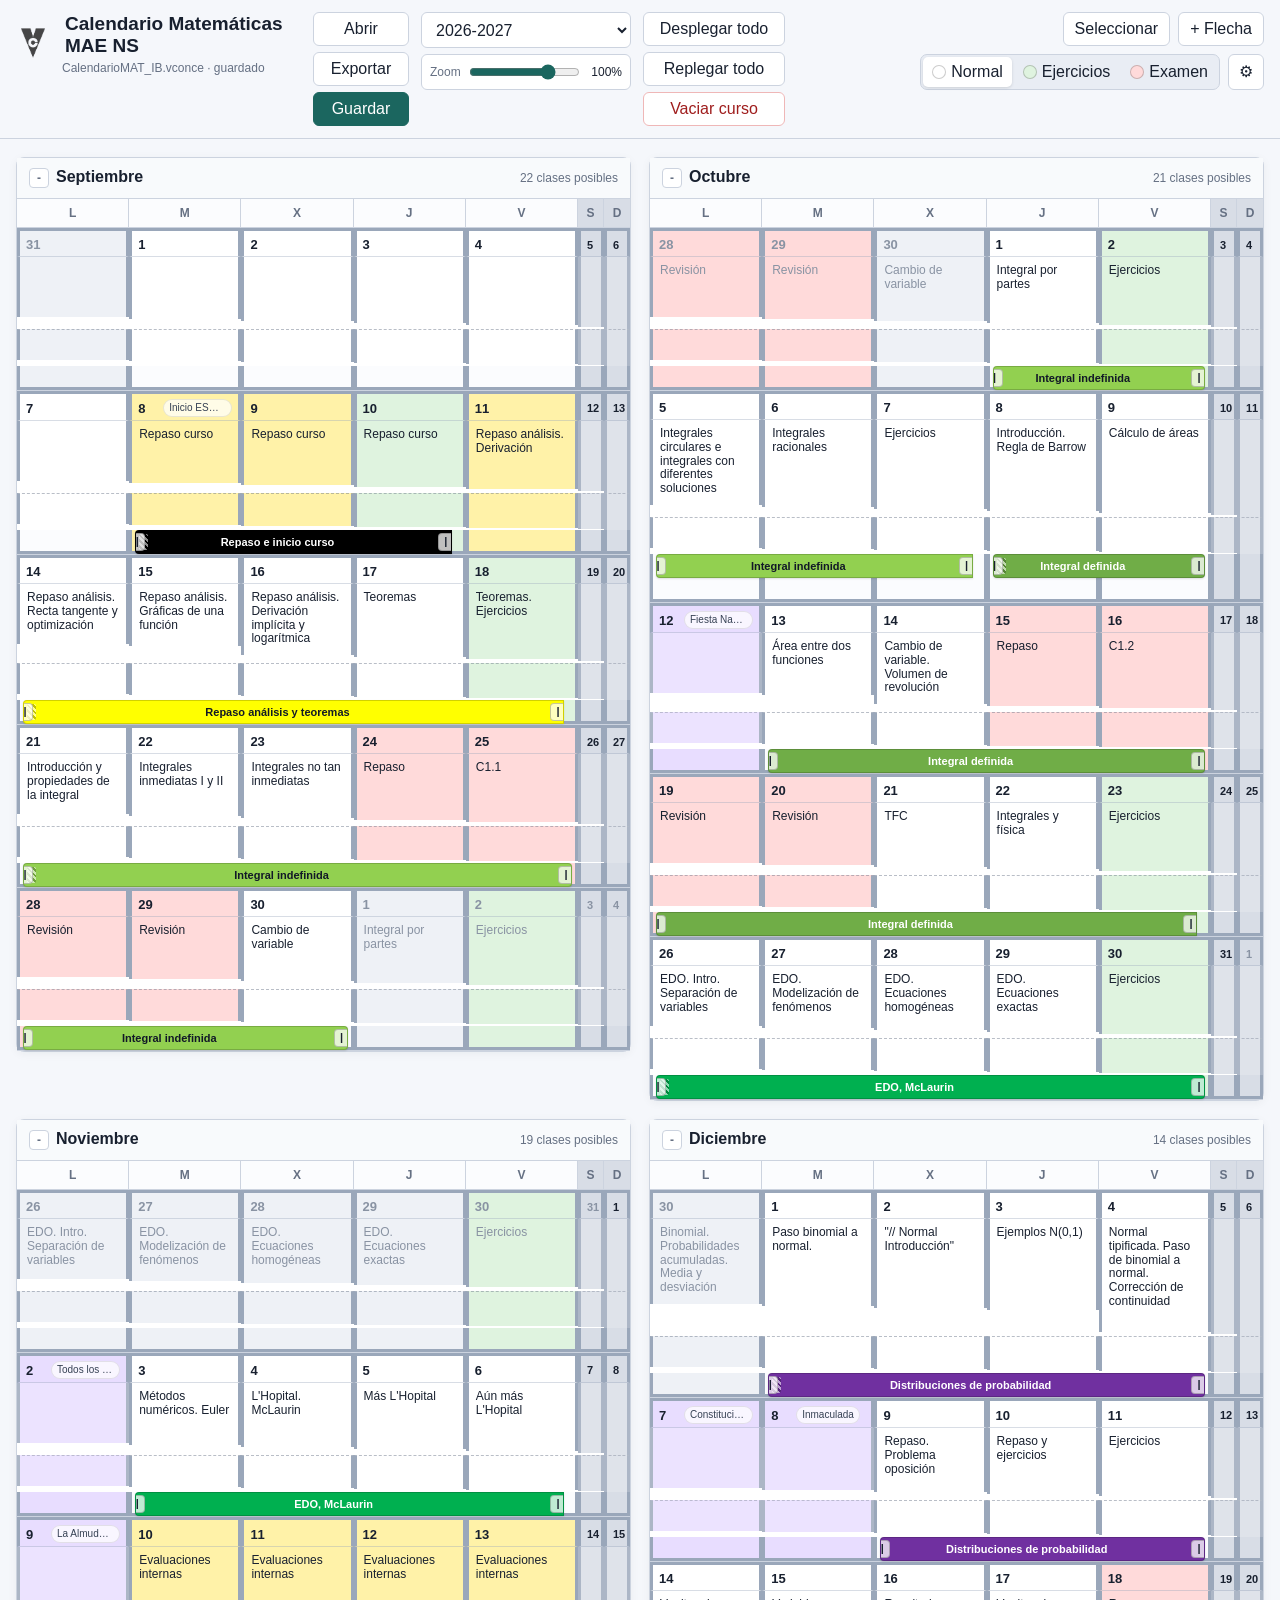
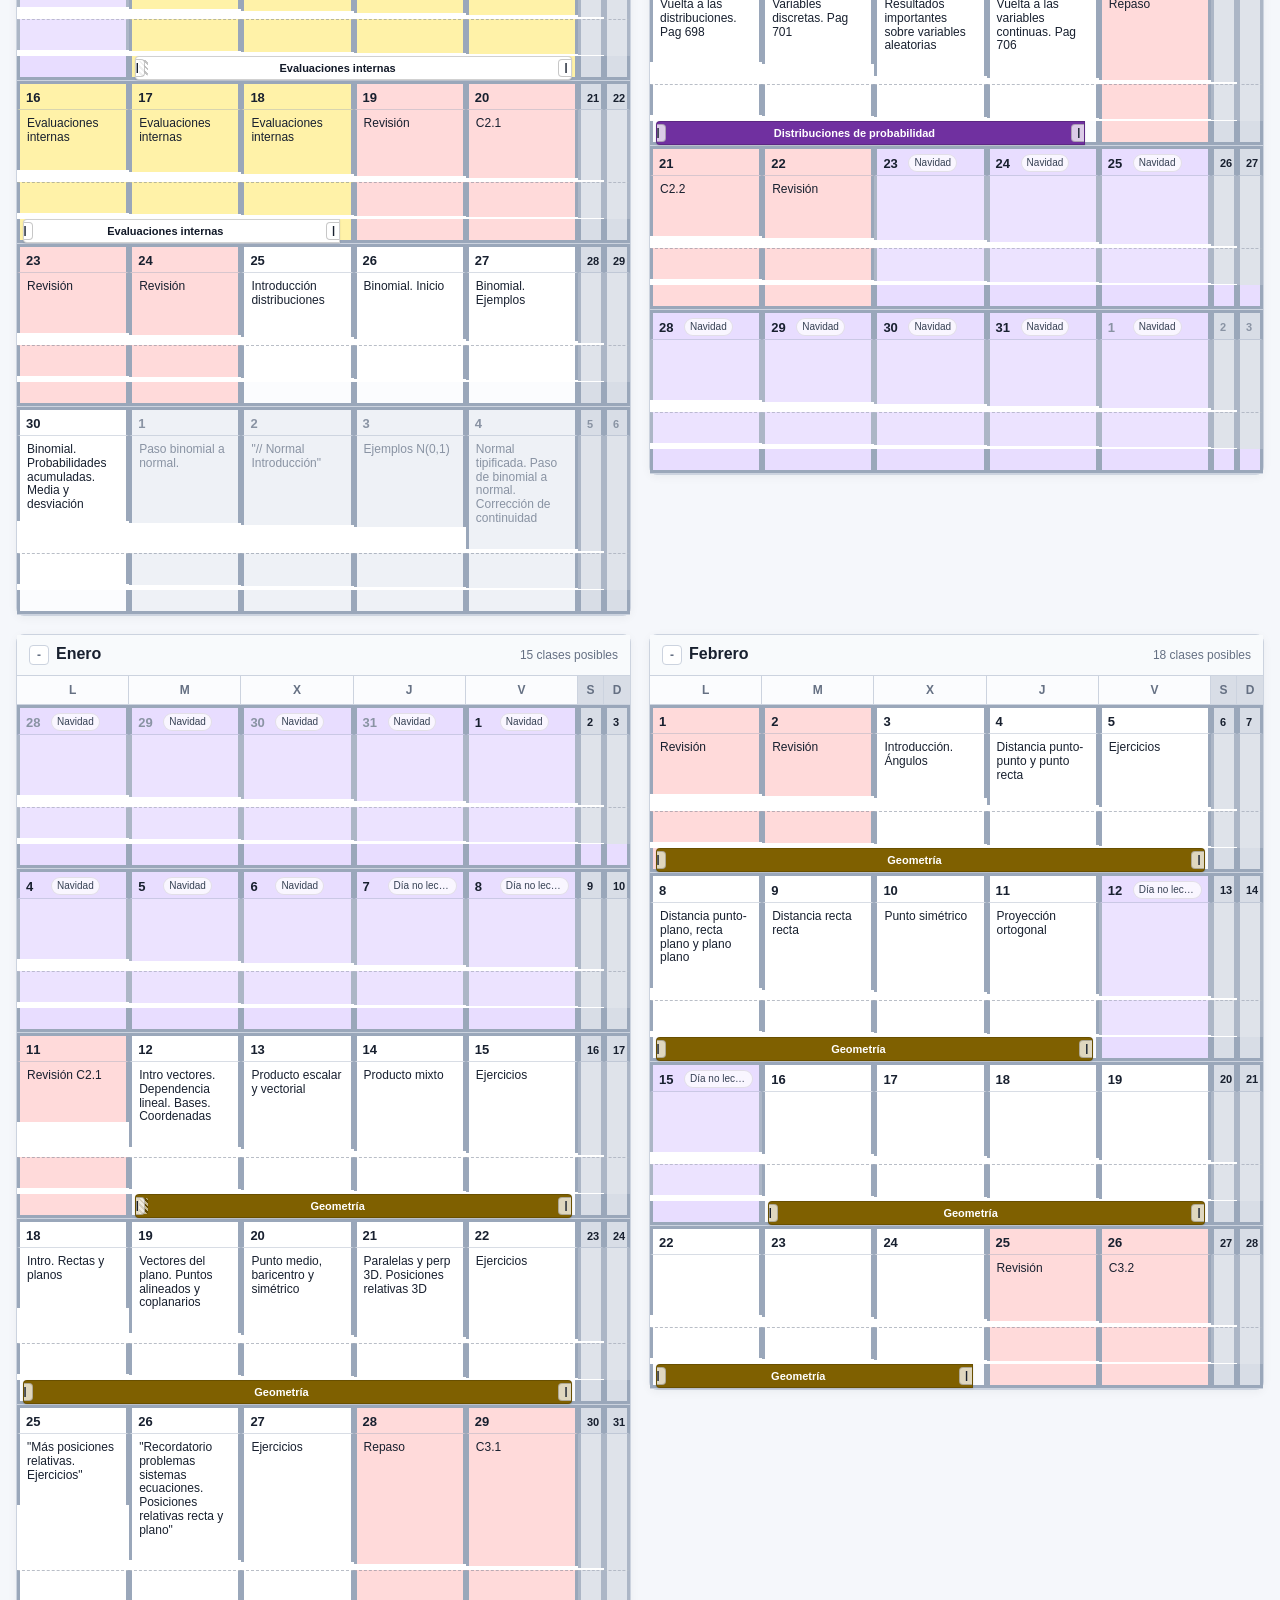
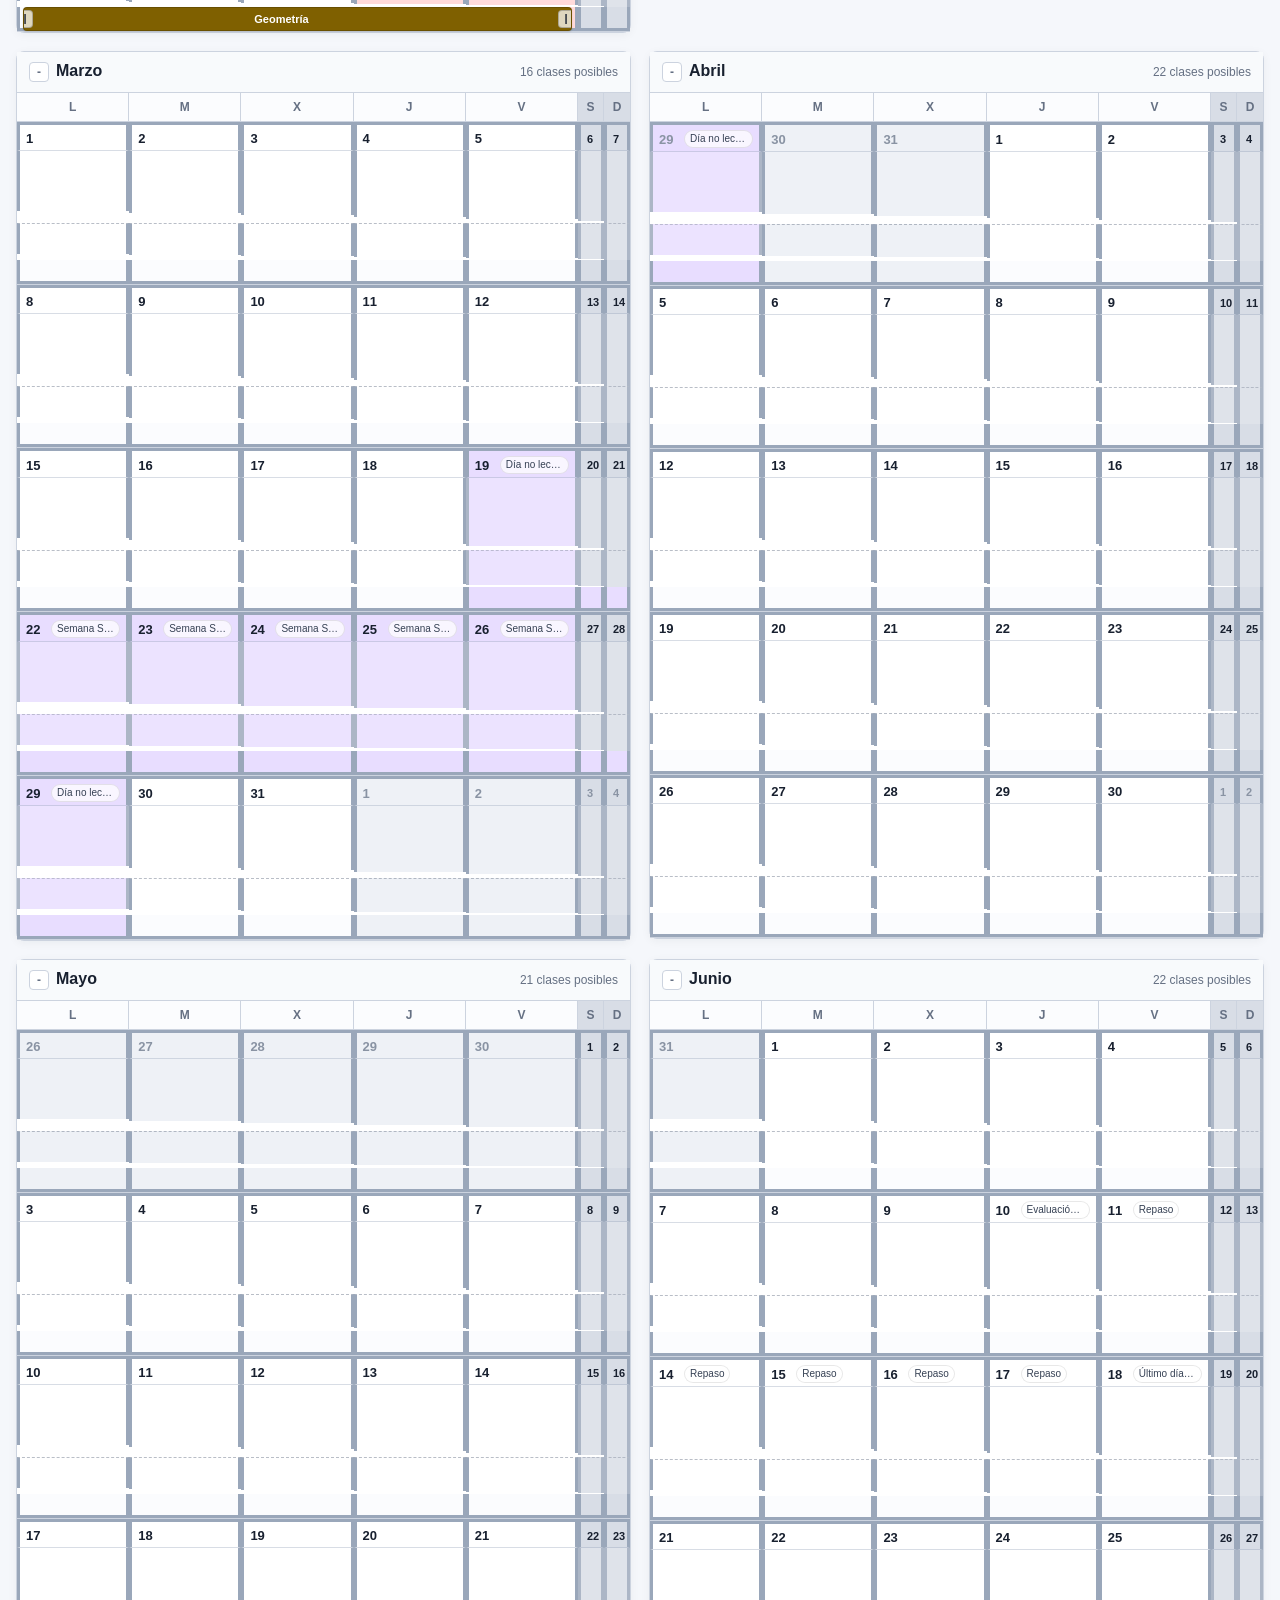
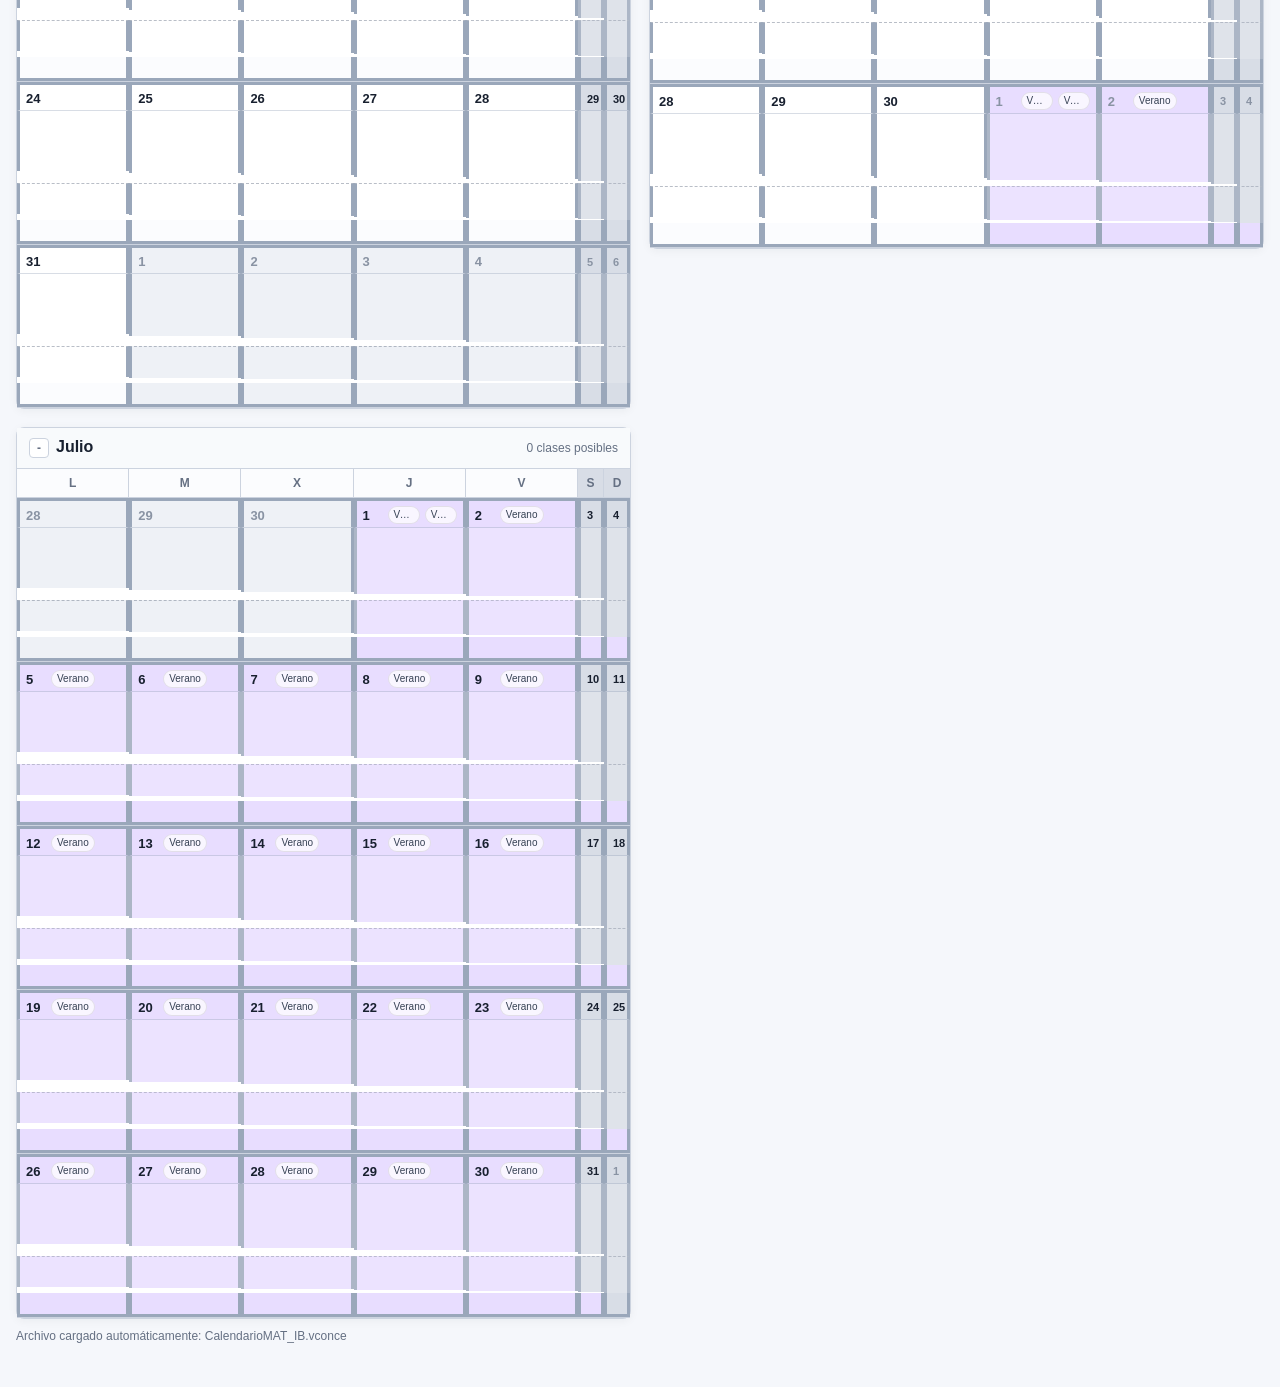
==== commit 0b0f5606: "Nuevas herramientas" ====
--- a/Calendarios/CalendarioMAT_IB.html
+++ b/Calendarios/CalendarioMAT_IB.html
@@ -647,6 +647,71 @@
     }
     .hidden-input { display: none; }
 
+    .ribbon-bar {
+      display: flex;
+      align-items: flex-start;
+      gap: 12px;
+      max-width: none;
+    }
+    .title {
+      flex: 0 0 285px;
+    }
+    .title-text {
+      min-width: 0;
+      max-width: 230px;
+    }
+    #subjectTitle {
+      display: block;
+      outline: none;
+      border-radius: 4px;
+      padding: 1px 3px;
+      overflow-wrap: anywhere;
+      cursor: text;
+    }
+    #subjectTitle:focus { background: #fff; box-shadow: 0 0 0 2px var(--brand); }
+    .ribbon-stack {
+      display: flex;
+      flex-direction: column;
+      align-items: stretch;
+      gap: 6px;
+      flex: 0 0 auto;
+    }
+    .ribbon-stack > button,
+    .ribbon-stack > select,
+    .ribbon-stack > .export-wrap,
+    .ribbon-stack > .export-wrap > button {
+      width: 100%;
+    }
+    .file-actions { width: 96px; }
+    .course-actions { width: 210px; }
+    .view-actions { width: 142px; }
+    .course-actions .zoom-control {
+      width: 100%;
+      justify-content: space-between;
+    }
+    .course-actions .zoom-control input {
+      min-width: 82px;
+      flex: 1 1 auto;
+    }
+    .course-actions .subtitle {
+      margin-top: -2px;
+      text-align: center;
+      overflow: hidden;
+      text-overflow: ellipsis;
+    }
+    .secondary-actions {
+      margin-left: auto;
+      align-items: flex-start;
+      padding-top: 0;
+    }
+    .danger {
+      color: #9f1d1d;
+      border-color: #efb7b7;
+    }
+    .danger:hover {
+      border-color: #d87575;
+    }
+
     @media (max-width: 1100px) {
       .months { grid-template-columns: 1fr; }
     }
@@ -663,34 +728,16 @@
 </head>
 <body>
   <header class="appbar">
-    <div class="bar-inner">
+    <div class="bar-inner ribbon-bar">
       <div class="title">
         <img class="brand-logo" src="[data-uri]" alt="VK">
-        <div>
-          <h1>Calendario Matemáticas MAE NS</h1>
+        <div class="title-text">
+          <h1 id="subjectTitle" contenteditable="true" spellcheck="true">Calendario Matemáticas MAE NS</h1>
           <div class="subtitle" id="fileStatus">Sin archivo vinculado</div>
         </div>
       </div>
-      <div class="actions">
-        <select id="yearSelect" aria-label="Curso"></select>
-        <label class="zoom-control" title="Zoom del calendario">
-          Zoom
-          <input id="zoomSlider" type="range" min="40" max="120" step="5" value="100">
-          <output id="zoomValue">100%</output>
-        </label>
-        <button id="expandAllBtn" title="Desplegar todos los meses">Desplegar todo</button>
-        <button id="selectModeBtn" title="Seleccionar días para borrado masivo">Seleccionar</button>
-        <div class="selection-actions" id="selectionActions">
-          <span id="selectionCount">0 días</span>
-          <button id="deleteSelectedBtn" title="Borrar los días seleccionados">Borrar selección</button>
-          <button id="clearSelectionBtn" title="Desmarcar todos los días">Desmarcar</button>
-        </div>
-        <button id="quickArrowBtn" title="Crear flecha">+ Flecha</button>
-        <div class="tool-segment" aria-label="Color">
-          <button data-color="blank" class="active" title="Blanco"><span class="dot blank"></span>Normal</button>
-          <button data-color="exercise" title="Ejercicios"><span class="dot exercise"></span>Ejercicios</button>
-          <button data-color="exam" title="Examen o corrección"><span class="dot exam"></span>Examen</button>
-        </div>
+
+      <div class="ribbon-stack file-actions" aria-label="Archivo">
         <button id="openBtn" title="Abrir archivo">Abrir</button>
         <div class="export-wrap">
           <button id="exportBtn" title="Exportar calendario">Exportar</button>
@@ -707,6 +754,37 @@
           </div>
         </div>
         <button id="saveBtn" class="primary" title="Guardar">Guardar</button>
+      </div>
+
+      <div class="ribbon-stack course-actions" aria-label="Curso y zoom">
+        <select id="yearSelect" aria-label="Curso"></select>
+        <label class="zoom-control" title="Zoom del calendario">
+          Zoom
+          <input id="zoomSlider" type="range" min="40" max="120" step="5" value="100">
+          <output id="zoomValue">100%</output>
+        </label>
+        <div class="subtitle" id="todayLine"></div>
+      </div>
+
+      <div class="ribbon-stack view-actions" aria-label="Vista">
+        <button id="expandAllBtn" title="Desplegar todos los meses">Desplegar todo</button>
+        <button id="collapseAllBtn" title="Replegar todos los meses">Replegar todo</button>
+        <button id="emptyCourseBtn" class="danger" title="Vaciar el curso actual">Vaciar curso</button>
+      </div>
+
+      <div class="actions secondary-actions">
+        <button id="selectModeBtn" title="Seleccionar días para borrado masivo">Seleccionar</button>
+        <div class="selection-actions" id="selectionActions">
+          <span id="selectionCount">0 días</span>
+          <button id="deleteSelectedBtn" title="Borrar los días seleccionados">Borrar selección</button>
+          <button id="clearSelectionBtn" title="Desmarcar todos los días">Desmarcar</button>
+        </div>
+        <button id="quickArrowBtn" title="Crear flecha">+ Flecha</button>
+        <div class="tool-segment" aria-label="Color">
+          <button data-color="blank" class="active" title="Blanco"><span class="dot blank"></span>Normal</button>
+          <button data-color="exercise" title="Ejercicios"><span class="dot exercise"></span>Ejercicios</button>
+          <button data-color="exam" title="Examen o corrección"><span class="dot exam"></span>Examen</button>
+        </div>
         <button id="settingsBtn" class="icon" title="Configuración">⚙</button>
       </div>
     </div>
@@ -779,6 +857,8 @@
     const DB_NAME = "calendario-fis-ib";
     const HANDLE_KEY = "CalendarioMAT.vconce";
     const RECOVERY_KEY = "CalendarioMAT.recovery";
+    const LAST_FILE_KEY = "CalendarioMAT_IB.lastFile";
+    const LAST_FILE_TEXT_KEY = "CalendarioMAT_IB.lastFileText";
     const HISTORY_LIMIT = 40;
     const AUTOSAVE_DELAY = 900;
     const ARROW_PRESET_COLORS = [
@@ -863,6 +943,7 @@
 
     const state = {
       version: 1,
+      subject: "Calendario Matemáticas MAE NS",
       currentYear: "2026-2027",
       classDays: [true, true, true, true, true, false, false],
       holidays: {},
@@ -944,6 +1025,7 @@
 
     function render() {
       ensureYear(state.currentYear);
+      if ($("subjectTitle") && document.activeElement !== $("subjectTitle")) $("subjectTitle").textContent = state.subject || "Calendario";
       applyZoom();
       buildYearOptions();
       renderClassDays();
@@ -1926,6 +2008,7 @@
     function snapshotCurrentState() {
       return {
         version: 2,
+        subject: state.subject || "Calendario",
         currentYear: state.currentYear,
         classDays: structuredClone(state.classDays),
         holidays: structuredClone(state.holidays),
@@ -1938,6 +2021,7 @@
 
     function snapshotSignature(snapshot = snapshotCurrentState()) {
       return JSON.stringify({
+        subject: snapshot.subject,
         currentYear: snapshot.currentYear,
         classDays: snapshot.classDays,
         holidays: snapshot.holidays,
@@ -1972,7 +2056,9 @@
 
     function saveRecovery() {
       try {
-        localStorage.setItem(RECOVERY_KEY, serializeMarkdown(false));
+        const text = serializeMarkdown(false);
+        localStorage.setItem(RECOVERY_KEY, text);
+        rememberFileText(text, state.fileName || defaultVconceName());
       } catch (err) {
         console.warn(err);
       }
@@ -1986,6 +2072,104 @@
       }
     }
 
+
+    function defaultVconceName() {
+      const file = decodeURIComponent((location.pathname.split("/").pop() || "calendario.html").replace(/\\/g, "/"));
+      const base = file.replace(/\.[^.]*$/, "") || "calendario";
+      return `${base}.vconce`;
+    }
+
+    function normalizeVconceName(name) {
+      if (!name) return defaultVconceName();
+      return name.endsWith(".vconce") ? name : name.replace(/\.[^.]+$/, "") + ".vconce";
+    }
+
+    function rememberFileText(text, fileName = "") {
+      try {
+        const name = normalizeVconceName(fileName || state.fileName || defaultVconceName());
+        localStorage.setItem(LAST_FILE_KEY, JSON.stringify({ fileName: name, saved: new Date().toISOString() }));
+        localStorage.setItem(LAST_FILE_TEXT_KEY, text);
+      } catch (err) {
+        console.warn(err);
+      }
+    }
+
+    function rememberedFileName() {
+      try {
+        const meta = JSON.parse(localStorage.getItem(LAST_FILE_KEY) || "{}");
+        return normalizeVconceName(meta.fileName || state.fileName || defaultVconceName());
+      } catch (err) {
+        return normalizeVconceName(state.fileName || defaultVconceName());
+      }
+    }
+
+    function siblingVconceUrls() {
+      const sameAsHtml = defaultVconceName();
+      const names = [...new Set([sameAsHtml, rememberedFileName()])];
+      return names.map(name => new URL(encodeURIComponent(name), location.href).href);
+    }
+
+    function readLocalTextByXhr(url) {
+      return new Promise((resolve, reject) => {
+        try {
+          const xhr = new XMLHttpRequest();
+          xhr.open("GET", url, true);
+          xhr.overrideMimeType("text/plain;charset=utf-8");
+          xhr.onload = () => (xhr.status === 0 || (xhr.status >= 200 && xhr.status < 300)) ? resolve(xhr.responseText) : reject(new Error(`HTTP ${xhr.status}`));
+          xhr.onerror = () => reject(new Error("No se pudo leer el .vconce local"));
+          xhr.send();
+        } catch (err) {
+          reject(err);
+        }
+      });
+    }
+
+    async function tryReadTextUrl(url) {
+      try {
+        const response = await fetch(url, { cache: "no-store" });
+        if (response.ok || (location.protocol === "file:" && response.status === 0)) return await response.text();
+      } catch (err) {
+        console.warn(err);
+      }
+      try {
+        return await readLocalTextByXhr(url);
+      } catch (err) {
+        console.warn(err);
+        return "";
+      }
+    }
+
+    async function tryLoadSiblingVconce() {
+      if (!/^https?:$/.test(location.protocol) && location.protocol !== "file:") return false;
+      for (const url of siblingVconceUrls()) {
+        const text = await tryReadTextUrl(url);
+        if (!text) continue;
+        try {
+          const fileName = decodeURIComponent(url.split("/").pop() || defaultVconceName());
+          loadMarkdown(text, fileName);
+          updateStatus(`Archivo cargado automáticamente: ${fileName}`);
+          return true;
+        } catch (err) {
+          console.warn(err);
+        }
+      }
+      return false;
+    }
+
+    function tryLoadRememberedText() {
+      try {
+        const text = localStorage.getItem(LAST_FILE_TEXT_KEY);
+        if (!text) return false;
+        loadMarkdown(text, rememberedFileName());
+        updateStatus(`Última copia local cargada: ${rememberedFileName()}`);
+        return true;
+      } catch (err) {
+        console.warn(err);
+        return false;
+      }
+    }
+
+
     function scheduleAutoSave() {
       if (autoSaveTimer) clearTimeout(autoSaveTimer);
       autoSaveTimer = setTimeout(() => autoSave(false), AUTOSAVE_DELAY);
@@ -1997,7 +2181,10 @@
         return;
       }
       if (!fileHandle && !forcePicker) {
-        updateStatus("Cambios guardados como recuperación local. Pulsa Guardar para vincular el archivo .vconce.");
+        const text = serializeMarkdown(false);
+        saveRecovery();
+        rememberFileText(text, state.fileName || defaultVconceName());
+        updateStatus("Cambios guardados como copia local. Pulsa Guardar para vincular el archivo .vconce.");
         return;
       }
       autoSaveRunning = true;
@@ -2120,6 +2307,53 @@
       return `<td class="${classes}"><div class="num">${day.day}</div>${labels}<div class="section">${escapeHtml(day.content || " ")}</div><div class="section problems">${escapeHtml(day.problems || " ")}</div></td>`;
     }
 
+
+    function collapseAllMonths() {
+      ensureYear(state.currentYear);
+      MONTHS.forEach(([, month]) => { state.collapsedMonths[state.currentYear][String(month)] = true; });
+      markDirty();
+      render();
+    }
+
+    function backupStamp() {
+      const now = new Date();
+      return `${pad(now.getDate())}${pad(now.getMonth() + 1)}${now.getFullYear()}_${pad(now.getHours())}${pad(now.getMinutes())}`;
+    }
+
+    function safeFilePart(value) {
+      return String(value || "Curso")
+        .normalize("NFD")
+        .replace(/[\u0300-\u036f]/g, "")
+        .replace(/[^a-zA-Z0-9_-]+/g, "_")
+        .replace(/^_+|_+$/g, "")
+        .slice(0, 80) || "Curso";
+    }
+
+    function backupNameForEmptyCourse() {
+      return `${safeFilePart(state.subject || state.currentYear)}_BK_${backupStamp()}.vconce`;
+    }
+
+    function emptyCurrentCourse() {
+      ensureYear(state.currentYear);
+      if (!confirm(`¿Vaciar todo el contenido editable de ${state.currentYear}? Se descargará antes una copia de seguridad.`)) return;
+      downloadText(serializeMarkdown(), backupNameForEmptyCourse());
+      state.entries[state.currentYear] = {};
+      state.arrows[state.currentYear] = [];
+      selectedDays.clear();
+      lastSelectionDate = null;
+      markDirty();
+      render();
+      updateStatus("Curso vaciado. Se ha descargado una copia de seguridad.");
+    }
+
+    function syncSubjectFromTitle() {
+      const title = $("subjectTitle");
+      if (!title) return;
+      state.subject = title.textContent.trim() || "Calendario";
+      markDirty();
+    }
+
+
     function expandAllMonths() {
       ensureYear(state.currentYear);
       MONTHS.forEach(([, month]) => { state.collapsedMonths[state.currentYear][String(month)] = false; });
@@ -2338,6 +2572,7 @@
       const restored = structuredClone(version.snapshot);
       loadingState = true;
       state.version = restored.version || 2;
+      state.subject = restored.subject || state.subject || "Calendario";
       state.currentYear = restored.currentYear || state.currentYear;
       state.classDays = restored.classDays || state.classDays;
       state.holidays = restored.holidays || {};
@@ -2360,6 +2595,7 @@
       const data = parseMarkdownData(text);
       loadingState = true;
       state.version = data.version || 1;
+      state.subject = data.subject || state.subject || "Calendario";
       state.currentYear = data.currentYear || currentAcademicYear();
       state.classDays = Array.isArray(data.classDays) ? data.classDays : state.classDays;
       state.holidays = data.holidays || {};
@@ -2378,24 +2614,28 @@
       render();
       renderVersionList();
       updateStatus("Archivo cargado.");
+      rememberFileText(text, state.fileName || fileName || defaultVconceName());
     }
 
     async function saveFile(forcePicker = false, silent = false) {
-      const text = serializeMarkdown();
+      let text = serializeMarkdown();
       if ("showSaveFilePicker" in window) {
         try {
           if (!fileHandle || forcePicker) {
             fileHandle = await window.showSaveFilePicker({
-              suggestedName: state.fileName || "CalendarioMAT.vconce",
+              suggestedName: rememberedFileName(),
               types: [{ description: "Calendario Matemáticas MAE NS", accept: { "text/markdown": [".vconce"] } }]
             });
             await saveHandle(fileHandle);
           }
+          state.fileName = normalizeVconceName(fileHandle.name);
+          text = serializeMarkdown();
           const writable = await fileHandle.createWritable();
           await writable.write(text);
           await writable.close();
-          state.fileName = fileHandle.name.endsWith(".vconce") ? fileHandle.name : "CalendarioMAT.vconce";
+          state.fileName = normalizeVconceName(fileHandle.name);
           commitHistoryFromSerialized(text);
+          rememberFileText(text, state.fileName);
           state.dirty = false;
           clearRecovery();
           renderVersionList();
@@ -2416,8 +2656,9 @@
         updateStatus("El navegador no permite autoguardado directo. Pulsa Guardar para descargar una copia.");
         return;
       }
-      downloadText(text, state.fileName || "CalendarioMAT.vconce");
+      downloadText(text, state.fileName || rememberedFileName());
       commitHistoryFromSerialized(text);
+      rememberFileText(text, state.fileName || rememberedFileName());
       state.dirty = false;
       clearRecovery();
       renderVersionList();
@@ -2506,6 +2747,8 @@
       } catch (err) {
         console.warn(err);
       }
+      if (await tryLoadSiblingVconce()) return;
+      if (tryLoadRememberedText()) return;
       try {
         const recovery = localStorage.getItem(RECOVERY_KEY);
         if (recovery && confirm("Hay cambios recuperados que no estaban vinculados a un archivo. ¿Quieres cargarlos?")) {
@@ -2542,6 +2785,8 @@
       applyZoom();
       markDirty();
     });
+    $("subjectTitle").addEventListener("input", syncSubjectFromTitle);
+    $("subjectTitle").addEventListener("blur", () => { state.subject = $("subjectTitle").textContent.trim() || "Calendario"; autoSave(false); });
     $("saveBtn").addEventListener("click", () => saveFile(false));
     $("selectModeBtn").addEventListener("click", () => setSelectionMode(!selectionMode));
     $("deleteSelectedBtn").addEventListener("click", deleteSelectedDays);
@@ -2564,6 +2809,8 @@
       exportExcel();
     });
     $("expandAllBtn").addEventListener("click", expandAllMonths);
+    $("collapseAllBtn").addEventListener("click", collapseAllMonths);
+    $("emptyCourseBtn").addEventListener("click", emptyCurrentCourse);
     $("versionsBtn").addEventListener("click", () => {
       const list = $("versionList");
       list.hidden = !list.hidden;
@@ -2573,7 +2820,7 @@
       const text = serializeMarkdown();
       commitHistoryFromSerialized(text);
       renderVersionList();
-      downloadText(text, state.fileName || "CalendarioMAT.vconce");
+      downloadText(text, state.fileName || rememberedFileName());
     });
     $("settingsBtn").addEventListener("click", () => $("drawer").classList.add("open"));
     $("closeSettings").addEventListener("click", () => $("drawer").classList.remove("open"));
@@ -2589,7 +2836,7 @@
       if (!event.target.closest(".export-wrap")) $("exportMenu").hidden = true;
     });
     $("newYearBtn").addEventListener("click", () => {
-      if (confirm(`Vaciar el contenido editable de ${state.currentYear}?`)) {
+      if (confirm(`¿Vaciar el contenido editable de ${state.currentYear}?`)) {
         state.entries[state.currentYear] = {};
         state.arrows[state.currentYear] = [];
         markDirty();
